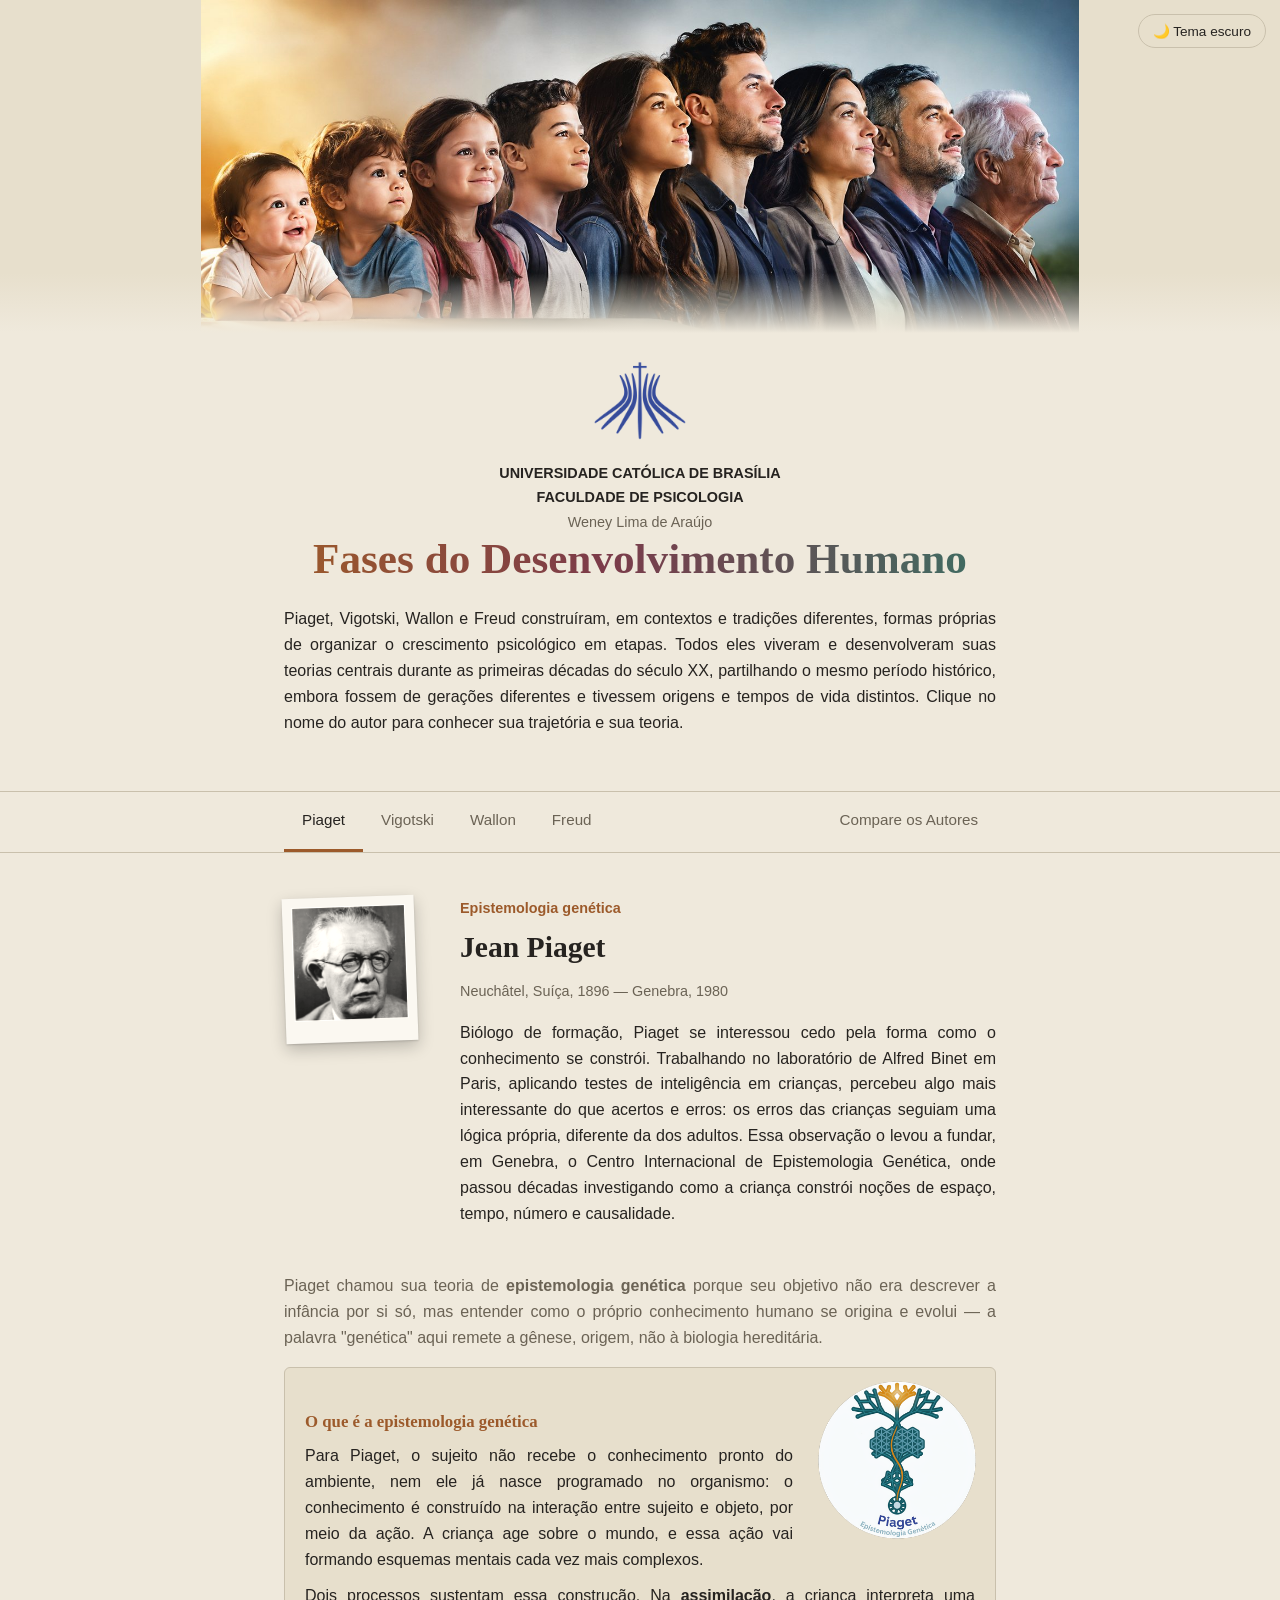
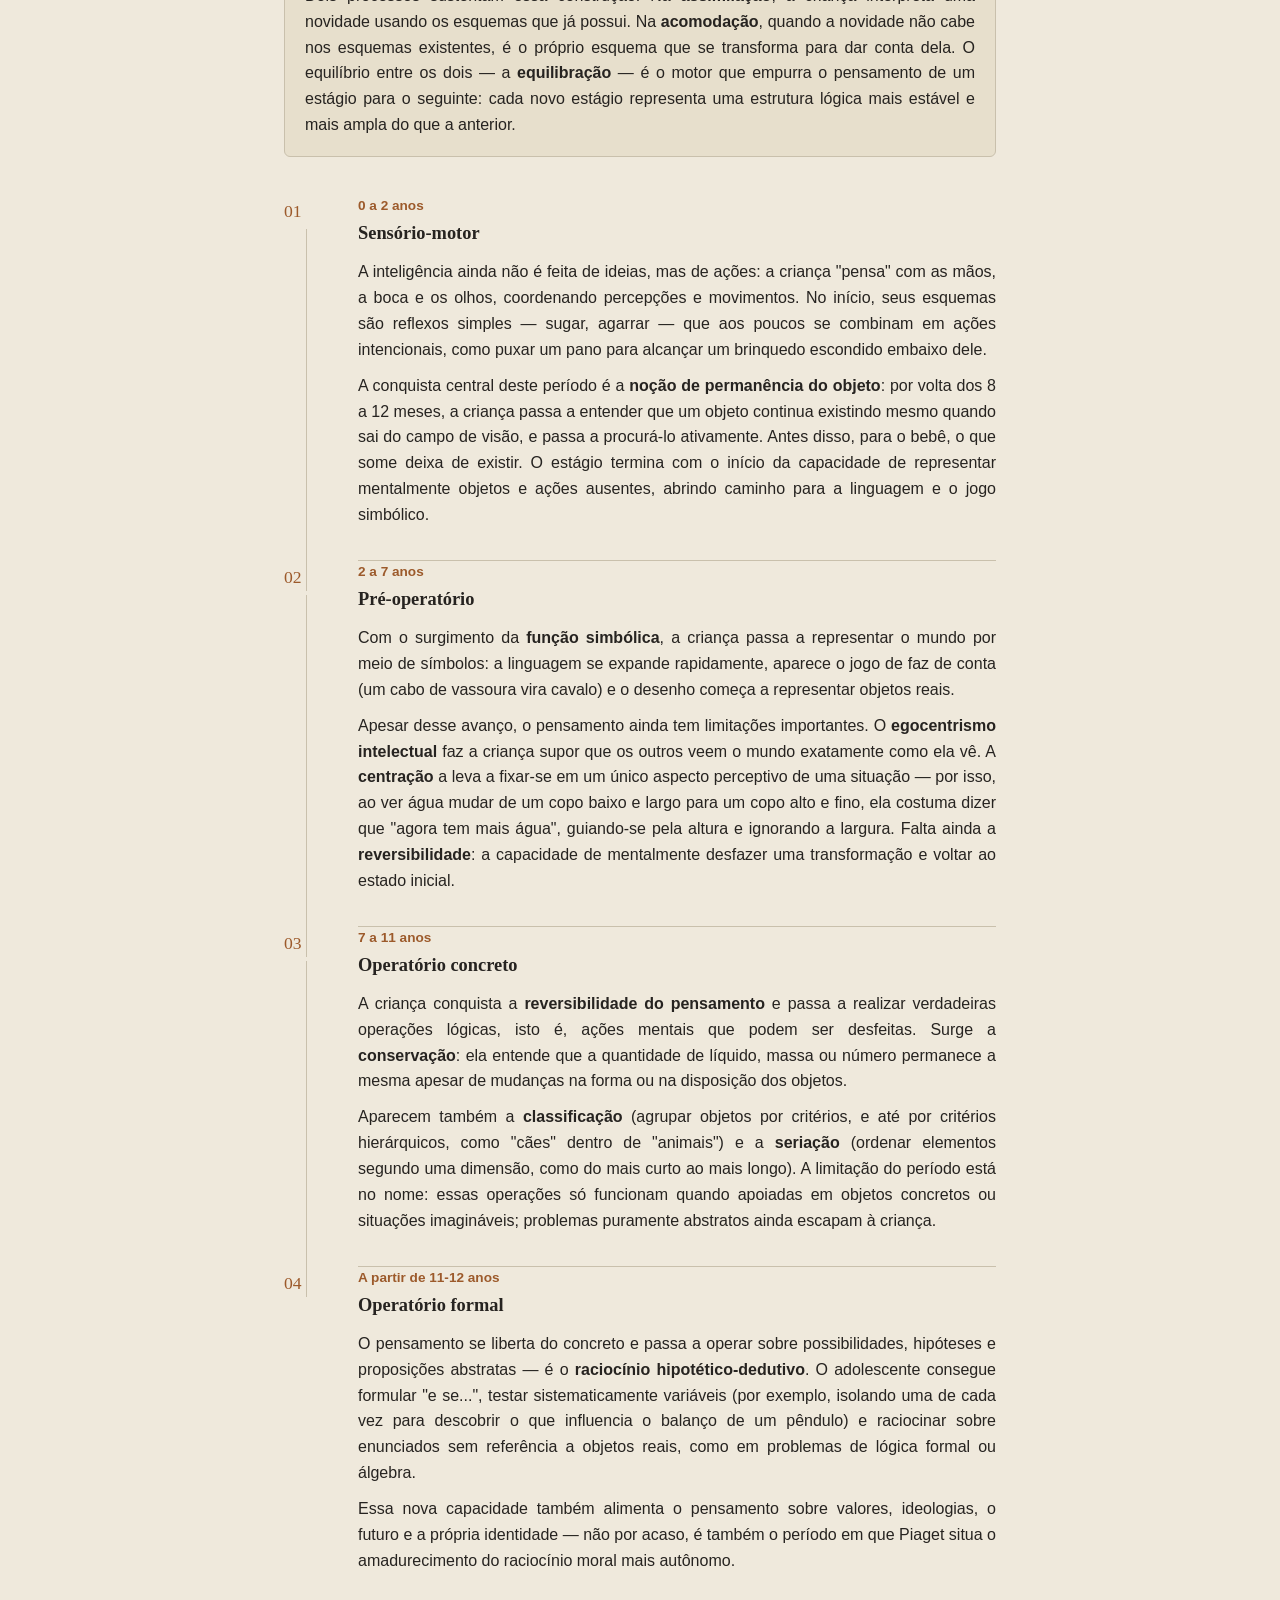
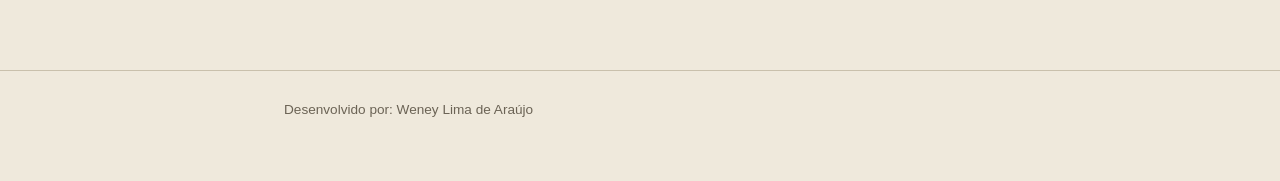
==== index.html @ ff51511e "Add files via upload" ====
<!DOCTYPE html>
<html lang="pt-BR">
<head>
<meta charset="UTF-8">
<meta name="viewport" content="width=device-width, initial-scale=1, viewport-fit=cover">
<title>Fases do Desenvolvimento Humano</title>
<link rel="icon" type="image/png" href="_img/favicon.png">
<link rel="stylesheet" href="_css/style.css">
</head>
<body>

<button class="theme-toggle" id="themeBtn" type="button" aria-label="Alternar tema claro ou escuro">🌙 Tema escuro</button>

<div class="hero-banner">
  <div class="wind-leaves" aria-hidden="true">
    <span class="leaf leaf-cw" style="--top:18.2%; --size:33px; --dur:11.4s; --delay:-6.2s; --color:var(--piaget);"></span>
    <span class="leaf leaf-ccw" style="--top:89.1%; --size:35px; --dur:12.7s; --delay:-6.7s; --color:var(--piaget);"></span>
    <span class="leaf leaf-cw" style="--top:71.8%; --size:20px; --dur:9.6s; --delay:-7.6s; --color:#D9812C;"></span>
    <span class="leaf leaf-ccw" style="--top:16.5%; --size:27px; --dur:13.5s; --delay:-9.0s; --color:#8A5A2E;"></span>
    <span class="leaf leaf-cw" style="--top:89.8%; --size:33px; --dur:11.3s; --delay:-0.4s; --color:var(--vigotski);"></span>
    <span class="leaf leaf-ccw" style="--top:50.5%; --size:23px; --dur:11.5s; --delay:-12.2s; --color:#D9812C;"></span>
    <span class="leaf leaf-cw" style="--top:17.3%; --size:22px; --dur:7.9s; --delay:-12.1s; --color:var(--wallon);"></span>
    <span class="leaf leaf-ccw" style="--top:17.9%; --size:30px; --dur:9.8s; --delay:-2.0s; --color:#D9812C;"></span>
    <span class="leaf leaf-cw" style="--top:44.4%; --size:27px; --dur:7.5s; --delay:-2.6s; --color:#D9812C;"></span>
    <span class="leaf leaf-ccw" style="--top:14.5%; --size:35px; --dur:10.9s; --delay:-5.0s; --color:var(--vigotski);"></span>
    <span class="leaf leaf-cw" style="--top:83.4%; --size:33px; --dur:9.0s; --delay:-12.4s; --color:#8A5A2E;"></span>
    <span class="leaf leaf-ccw" style="--top:31.3%; --size:35px; --dur:9.7s; --delay:-0.3s; --color:#D9812C;"></span>
    <span class="leaf leaf-cw" style="--top:17.7%; --size:35px; --dur:7.0s; --delay:-0.9s; --color:var(--piaget);"></span>
    <span class="leaf leaf-ccw" style="--top:53.2%; --size:30px; --dur:10.9s; --delay:-8.1s; --color:var(--piaget);"></span>
    <span class="leaf leaf-cw" style="--top:61.6%; --size:31px; --dur:12.8s; --delay:-4.3s; --color:var(--vigotski);"></span>
    <span class="leaf leaf-ccw" style="--top:25.1%; --size:25px; --dur:7.5s; --delay:-10.6s; --color:#8A5A2E;"></span>
    <span class="leaf leaf-cw" style="--top:36.2%; --size:21px; --dur:11.7s; --delay:-11.7s; --color:var(--piaget);"></span>
    <span class="leaf leaf-ccw" style="--top:39.0%; --size:25px; --dur:13.7s; --delay:-7.7s; --color:var(--vigotski);"></span>
    <span class="leaf leaf-cw" style="--top:46.2%; --size:32px; --dur:11.7s; --delay:-12.2s; --color:var(--piaget);"></span>
    <span class="leaf leaf-ccw" style="--top:18.0%; --size:22px; --dur:10.1s; --delay:-5.3s; --color:var(--wallon);"></span>
    <span class="leaf leaf-cw" style="--top:8.9%; --size:29px; --dur:7.4s; --delay:-3.4s; --color:var(--vigotski);"></span>
    <span class="leaf leaf-ccw" style="--top:7.0%; --size:27px; --dur:8.2s; --delay:-0.9s; --color:var(--vigotski);"></span>
    <span class="leaf leaf-cw" style="--top:59.5%; --size:24px; --dur:13.9s; --delay:-9.7s; --color:var(--wallon);"></span>
    <span class="leaf leaf-ccw" style="--top:8.2%; --size:24px; --dur:13.7s; --delay:-6.8s; --color:var(--wallon);"></span>
  </div>
  <img src="_img/banner.jpg" alt="Pessoas de diferentes idades, do bebê ao idoso, lado a lado representando o ciclo do desenvolvimento humano">
</div>

<header class="hero">
  <div class="wrap">
    <div class="masthead">
      <img src="_img/logo.png" alt="Logo da Universidade Católica de Brasília" class="masthead-logo">
      <strong>UNIVERSIDADE CATÓLICA DE BRASÍLIA</strong>
      <strong>FACULDADE DE PSICOLOGIA</strong>
      Weney Lima de Araújo
      <h1>Fases do Desenvolvimento Humano</h1>
    </div>
    <p class="approach">Piaget, Vigotski, Wallon e Freud construíram, em contextos e tradições diferentes, formas próprias de organizar o crescimento psicológico em etapas. Todos eles viveram e desenvolveram suas teorias centrais durante as primeiras décadas do século XX, partilhando o mesmo período histórico, embora fossem de gerações diferentes e tivessem origens e tempos de vida distintos. Clique no nome do autor para conhecer sua trajetória e sua teoria.</p>
  </div>
</header>

<input type="radio" name="tab" id="t-piaget" checked>
<input type="radio" name="tab" id="t-vigotski">
<input type="radio" name="tab" id="t-wallon">
<input type="radio" name="tab" id="t-freud">

<nav class="tabs">
  <div class="wrap">
    <label for="t-piaget">Piaget</label>
    <label for="t-vigotski">Vigotski</label>
    <label for="t-wallon">Wallon</label>
    <label for="t-freud">Freud</label>
    <a class="tab-link" href="comparacao.html">Compare os Autores</a>
  </div>
</nav>

<section class="theory" id="s-piaget">
  <div class="wrap">
    <div class="bio">
      <div class="frame"><img src="_img/piaget.jpg" alt="Retrato de Jean Piaget"></div>
      <div>
        <div class="eyebrow">Epistemologia genética</div>
        <h2>Jean Piaget</h2>
        <div class="dates">Neuchâtel, Suíça, 1896 — Genebra, 1980</div>
        <p>Biólogo de formação, Piaget se interessou cedo pela forma como o conhecimento se constrói. Trabalhando no laboratório de Alfred Binet em Paris, aplicando testes de inteligência em crianças, percebeu algo mais interessante do que acertos e erros: os erros das crianças seguiam uma lógica própria, diferente da dos adultos. Essa observação o levou a fundar, em Genebra, o Centro Internacional de Epistemologia Genética, onde passou décadas investigando como a criança constrói noções de espaço, tempo, número e causalidade.</p>
      </div>
    </div>

    <p class="lede">Piaget chamou sua teoria de <strong>epistemologia genética</strong> porque seu objetivo não era descrever a infância por si só, mas entender como o próprio conhecimento humano se origina e evolui — a palavra "genética" aqui remete a gênese, origem, não à biologia hereditária.</p>

    <div class="approach">
      <img class="approach-badge" src="_img/badge-piaget.png" alt="Selo simbólico da epistemologia genética de Piaget">
      <h4>O que é a epistemologia genética</h4>
      <p>Para Piaget, o sujeito não recebe o conhecimento pronto do ambiente, nem ele já nasce programado no organismo: o conhecimento é construído na interação entre sujeito e objeto, por meio da ação. A criança age sobre o mundo, e essa ação vai formando esquemas mentais cada vez mais complexos.</p>
      <p>Dois processos sustentam essa construção. Na <strong>assimilação</strong>, a criança interpreta uma novidade usando os esquemas que já possui. Na <strong>acomodação</strong>, quando a novidade não cabe nos esquemas existentes, é o próprio esquema que se transforma para dar conta dela. O equilíbrio entre os dois — a <strong>equilibração</strong> — é o motor que empurra o pensamento de um estágio para o seguinte: cada novo estágio representa uma estrutura lógica mais estável e mais ampla do que a anterior.</p>
    </div>

    <div class="stage"><div class="num">01</div><div class="body">
      <div class="age">0 a 2 anos</div><h3>Sensório-motor</h3>
      <p>A inteligência ainda não é feita de ideias, mas de ações: a criança "pensa" com as mãos, a boca e os olhos, coordenando percepções e movimentos. No início, seus esquemas são reflexos simples — sugar, agarrar — que aos poucos se combinam em ações intencionais, como puxar um pano para alcançar um brinquedo escondido embaixo dele.</p>
      <p>A conquista central deste período é a <strong>noção de permanência do objeto</strong>: por volta dos 8 a 12 meses, a criança passa a entender que um objeto continua existindo mesmo quando sai do campo de visão, e passa a procurá-lo ativamente. Antes disso, para o bebê, o que some deixa de existir. O estágio termina com o início da capacidade de representar mentalmente objetos e ações ausentes, abrindo caminho para a linguagem e o jogo simbólico.</p>
    </div></div>

    <div class="stage"><div class="num">02</div><div class="body">
      <div class="age">2 a 7 anos</div><h3>Pré-operatório</h3>
      <p>Com o surgimento da <strong>função simbólica</strong>, a criança passa a representar o mundo por meio de símbolos: a linguagem se expande rapidamente, aparece o jogo de faz de conta (um cabo de vassoura vira cavalo) e o desenho começa a representar objetos reais.</p>
      <p>Apesar desse avanço, o pensamento ainda tem limitações importantes. O <strong>egocentrismo intelectual</strong> faz a criança supor que os outros veem o mundo exatamente como ela vê. A <strong>centração</strong> a leva a fixar-se em um único aspecto perceptivo de uma situação — por isso, ao ver água mudar de um copo baixo e largo para um copo alto e fino, ela costuma dizer que "agora tem mais água", guiando-se pela altura e ignorando a largura. Falta ainda a <strong>reversibilidade</strong>: a capacidade de mentalmente desfazer uma transformação e voltar ao estado inicial.</p>
    </div></div>

    <div class="stage"><div class="num">03</div><div class="body">
      <div class="age">7 a 11 anos</div><h3>Operatório concreto</h3>
      <p>A criança conquista a <strong>reversibilidade do pensamento</strong> e passa a realizar verdadeiras operações lógicas, isto é, ações mentais que podem ser desfeitas. Surge a <strong>conservação</strong>: ela entende que a quantidade de líquido, massa ou número permanece a mesma apesar de mudanças na forma ou na disposição dos objetos.</p>
      <p>Aparecem também a <strong>classificação</strong> (agrupar objetos por critérios, e até por critérios hierárquicos, como "cães" dentro de "animais") e a <strong>seriação</strong> (ordenar elementos segundo uma dimensão, como do mais curto ao mais longo). A limitação do período está no nome: essas operações só funcionam quando apoiadas em objetos concretos ou situações imagináveis; problemas puramente abstratos ainda escapam à criança.</p>
    </div></div>

    <div class="stage"><div class="num">04</div><div class="body">
      <div class="age">A partir de 11-12 anos</div><h3>Operatório formal</h3>
      <p>O pensamento se liberta do concreto e passa a operar sobre possibilidades, hipóteses e proposições abstratas — é o <strong>raciocínio hipotético-dedutivo</strong>. O adolescente consegue formular "e se...", testar sistematicamente variáveis (por exemplo, isolando uma de cada vez para descobrir o que influencia o balanço de um pêndulo) e raciocinar sobre enunciados sem referência a objetos reais, como em problemas de lógica formal ou álgebra.</p>
      <p>Essa nova capacidade também alimenta o pensamento sobre valores, ideologias, o futuro e a própria identidade — não por acaso, é também o período em que Piaget situa o amadurecimento do raciocínio moral mais autônomo.</p>
    </div></div>
  </div>
</section>

<section class="theory" id="s-vigotski">
  <div class="wrap">
    <div class="bio">
      <div class="frame"><img src="_img/vygotsky.jpg" alt="Retrato de Lev Vigotski"></div>
      <div>
        <div class="eyebrow">Psicologia histórico-cultural</div>
        <h2>Lev Vigotski</h2>
        <div class="dates">Orsha, Bielorrússia, 1896 — Moscou, 1934</div>
        <p>Formado em Direito e Letras, Vigotski chegou à psicologia já adulto, atraído pelo projeto de construir uma ciência psicológica de base marxista na União Soviética pós-revolucionária. Trabalhou intensamente por pouco mais de dez anos — morreu de tuberculose aos 37 anos — mas deixou, com colaboradores como Alexander Luria e Alexei Leontiev, as bases da chamada psicologia histórico-cultural, hoje uma das correntes mais influentes sobre desenvolvimento e aprendizagem.</p>
      </div>
    </div>

    <p class="lede">A expressão <strong>psicologia histórico-cultural</strong> resume a ideia central de Vigotski: as funções psicológicas superiores — atenção voluntária, memória lógica, linguagem, pensamento conceitual — não são dadas pela natureza biológica do indivíduo isoladamente. Elas nascem primeiro nas relações sociais e na cultura (a "história" de um povo, suas ferramentas e signos) e só depois são internalizadas pelo indivíduo.</p>

    <div class="approach">
      <img class="approach-badge" src="_img/badge-vigotsky.png" alt="Selo simbólico da psicologia histórico-cultural de Vigotski">
      <h4>O que é a psicologia histórico-cultural</h4>
      <p>Vigotski propõe que todo processo psicológico superior aparece duas vezes no desenvolvimento: primeiro <strong>entre pessoas</strong> (no plano interpsicológico, por exemplo quando um adulto aponta e nomeia algo para a criança), e só depois <strong>dentro da própria pessoa</strong> (no plano intrapsicológico, quando a criança passa a apontar e nomear para si mesma, internamente). A linguagem tem papel central nesse processo, pois é o principal instrumento de mediação entre a cultura e o pensamento individual.</p>
      <p>Um conceito-chave é a <strong>zona de desenvolvimento proximal</strong>: a distância entre o que a criança já consegue fazer sozinha e o que ela consegue fazer com a ajuda de alguém mais experiente. É justamente nessa zona que o ensino e a interação social produzem desenvolvimento — aprender não é apenas acompanhar a maturação biológica, mas puxá-la para frente.</p>
      <p>Por isso, ao contrário de Piaget, Vigotski não descreve estágios definidos por estruturas lógicas universais, e sim <strong>períodos de desenvolvimento</strong> organizados em torno da atividade e da relação social predominante em cada fase, pontuados por crises de transição em que a criança rompe com a forma antiga de se relacionar com os adultos.</p>
    </div>

    <div class="stage"><div class="num">01</div><div class="body">
      <div class="age">0 a 1 ano</div><h3>Primeira infância</h3>
      <p>O bebê é radicalmente dependente do adulto para sobreviver, mas essa dependência é also o berço do psiquismo: é por meio da <strong>comunicação emocional direta</strong> — trocas de olhar, sorriso, colo, tom de voz — que se organizam as primeiras formas de atenção e percepção compartilhadas.</p>
      <p>Ao final do período, ocorre a chamada <strong>crise do primeiro ano</strong>: com a aquisição da marcha e das primeiras palavras, a criança ganha autonomia para se afastar fisicamente do adulto e para nomear o que quer, o que reorganiza toda a relação entre os dois.</p>
    </div></div>

    <div class="stage"><div class="num">02</div><div class="body">
      <div class="age">1 a 3 anos</div><h3>Idade precoce</h3>
      <p>A atividade que organiza o desenvolvimento passa a ser a <strong>ação objetal-manipulatória</strong>: a criança explora o uso social dos objetos ao seu redor (para que serve uma colher, um sapato) em geral na presença e com a mediação de um adulto que demonstra e nomeia.</p>
      <p>O período termina na conhecida <strong>crise dos três anos</strong>, marcada por oposição, teimosia e a afirmação de vontade própria ("eu que faço"), quando a criança começa a se perceber como alguém separado do adulto, com desejos próprios que podem entrar em conflito com os dele.</p>
    </div></div>

    <div class="stage"><div class="num">03</div><div class="body">
      <div class="age">3 a 7 anos</div><h3>Idade pré-escolar</h3>
      <p>A atividade principal é o <strong>jogo de papéis sociais</strong> (o brincar de "casinha", de "médico", de "escolinha"). Para Vigotski, esse jogo não é mero entretenimento: nele, a criança age sobre o significado social das coisas antes de conseguir realizar essas ações de verdade, criando uma espécie de zona de desenvolvimento proximal para si mesma, ao obedecer voluntariamente às regras implícitas do papel que assumiu.</p>
      <p>É também neste período que a linguagem se consolida como instrumento de planejamento da própria ação, e não apenas de comunicação com o outro.</p>
    </div></div>

    <div class="stage"><div class="num">04</div><div class="body">
      <div class="age">7 a 12 anos</div><h3>Idade escolar</h3>
      <p>Com a entrada na escola, a <strong>atividade de estudo</strong> torna-se central e passa a exigir da criança atenção voluntária, memória deliberada e pensamento organizado por conceitos, e não apenas por experiências imediatas.</p>
      <p>Vigotski distingue os <strong>conceitos espontâneos</strong>, formados na experiência cotidiana (a criança sabe usar a palavra "irmão" sem saber defini-la com precisão), dos <strong>conceitos científicos</strong>, ensinados sistematicamente na escola, organizados em relações lógicas entre si. O encontro entre esses dois tipos de conceito é, para ele, um dos motores mais potentes do desenvolvimento intelectual nesta fase.</p>
    </div></div>

    <div class="stage"><div class="num">05</div><div class="body">
      <div class="age">A partir dos 13 anos</div><h3>Puberdade</h3>
      <p>A relação com os pares ganha peso central, e a atividade predominante passa a ser a <strong>comunicação íntima e pessoal</strong> entre adolescentes, muitas vezes mais valorizada do que a relação com os adultos.</p>
      <p>No plano cognitivo, consolida-se o <strong>pensamento por conceitos verdadeiros</strong>, capaz de generalizar e abstrair de forma consciente e deliberada. Vigotski associa este período também à formação de uma autoconsciência mais elaborada, em que o próprio adolescente se torna objeto de sua reflexão.</p>
    </div></div>
  </div>
</section>

<section class="theory" id="s-wallon">
  <div class="wrap">
    <div class="bio">
      <div class="frame"><img src="_img/wallon.jpg" alt="Retrato de Henri Wallon"></div>
      <div>
        <div class="eyebrow">Psicogênese da pessoa completa</div>
        <h2>Henri Wallon</h2>
        <div class="dates">Paris, França, 1879 — Paris, 1962</div>
        <p>Médico, filósofo e psicólogo, Wallon também foi político atuante e ajudou a redigir, após a Segunda Guerra, um influente plano de reforma da educação francesa. Sua formação múltipla explica o caráter integrador de sua teoria: ele recusava explicações que isolassem a inteligência da afetividade, ou a mente do corpo, insistindo em estudar a criança como uma totalidade situada em um meio concreto.</p>
      </div>
    </div>

    <p class="lede">Wallon chamou seu projeto de estudo da <strong>psicogênese da pessoa completa</strong> porque recusava recortar o desenvolvimento em "aspectos" separados — cognitivo de um lado, afetivo de outro, motor de outro. Para ele, esses campos estão sempre entrelaçados, e o que se desenvolve, ao final, é uma pessoa inteira.</p>

    <div class="approach">
      <img class="approach-badge" src="_img/badge-wallon.png" alt="Selo simbólico da psicogênese da pessoa completa de Wallon">
      <h4>O que é a psicogênese da pessoa completa</h4>
      <p>Wallon organiza o desenvolvimento em torno de quatro conjuntos funcionais que interagem constantemente: a <strong>afetividade</strong> (emoções e sentimentos), o <strong>ato motor</strong> (movimento e postura), o <strong>conhecimento</strong> (inteligência e cognição) e a <strong>formação do eu como pessoa</strong> (identidade). Nenhum desses conjuntos evolui isoladamente; o avanço em um reorganiza os demais.</p>
      <p>Um traço original de sua teoria é a ideia de que o desenvolvimento avança em <strong>alternância de predominância</strong>: em certos estágios a criança está voltada "para dentro", concentrada na construção de si mesma e nas relações afetivas mais próximas; em outros, está voltada "para fora", concentrada em explorar e categorizar o mundo físico e social. Cada mudança de estágio costuma vir acompanhada de uma crise, já que exige reorganizar tudo o que foi construído até ali sob um novo eixo predominante.</p>
    </div>

    <div class="stage"><div class="num">01</div><div class="body">
      <div class="age">0 a 1 ano</div><h3>Impulsivo-emocional</h3>
      <p>Sem recursos motores coordenados nem linguagem, o bebê se comunica essencialmente por meio de reações emocionais — choro, sorriso, tensão corporal — às quais o adulto responde interpretando-as. Wallon dá grande importância a esse "diálogo tônico-emocional": é através dele que a criança primeiro se liga aos outros e regula, ainda que precariamente, seu próprio estado interno.</p>
      <p>A predominância aqui é claramente afetiva e voltada para dentro: a emoção organiza a vida psíquica antes que qualquer outra função esteja disponível.</p>
    </div></div>

    <div class="stage"><div class="num">02</div><div class="body">
      <div class="age">1 a 3 anos</div><h3>Sensório-motor e projetivo</h3>
      <p>Com o desenvolvimento da marcha, da preensão e da linguagem inicial, a atenção da criança se volta para fora, para a exploração ativa do ambiente físico. É um período de intensa curiosidade motora: manipular, deslocar-se, experimentar objetos.</p>
      <p>Wallon chama este estágio de "projetivo" porque, para pensar, a criança ainda precisa "projetar" o pensamento em atos e gestos concretos — o pensamento se apoia diretamente na ação sobre o mundo, ainda não existe de forma independente dela.</p>
    </div></div>

    <div class="stage"><div class="num">03</div><div class="body">
      <div class="age">3 a 6 anos</div><h3>Personalismo</h3>
      <p>A atenção volta-se novamente para dentro, agora com o objetivo de construir e afirmar a própria identidade. Wallon descreve três momentos dentro deste estágio: primeiro uma fase de <strong>oposição</strong>, em que a criança contraria o adulto sistematicamente para se afirmar como alguém distinto ("não!"); depois uma fase de <strong>sedução</strong>, em que busca ativamente a admiração e a atenção do outro; e por fim uma fase de <strong>imitação</strong>, em que se apropria de modelos de identidade observados nos adultos.</p>
      <p>Todo esse trabalho, aparentemente contraditório, cumpre uma única função: consolidar a consciência de si como pessoa distinta e valorizada.</p>
    </div></div>

    <div class="stage"><div class="num">04</div><div class="body">
      <div class="age">6 a 11 anos</div><h3>Categorial</h3>
      <p>Resolvida (ao menos provisoriamente) a questão da identidade, o interesse volta-se de novo para fora: para o conhecimento e a categorização sistemática do mundo. Amadurecem a atenção voluntária, a memória e a capacidade de diferenciar e classificar objetos e ideias — daí o nome "categorial".</p>
      <p>É também o período de entrada na escola formal e de ampliação importante das relações sociais para além da família, o que fornece novo material para essa atividade classificatória.</p>
    </div></div>

    <div class="stage"><div class="num">05</div><div class="body">
      <div class="age">A partir da puberdade</div><h3>Puberdade e adolescência</h3>
      <p>As transformações corporais da puberdade reativam abruptamente a atenção sobre si mesmo, revivendo, em outro patamar, as questões de identidade do personalismo. O corpo que muda, o desejo que desperta e as novas expectativas sociais exigem uma reorganização geral entre afetividade, razão e imagem de si.</p>
      <p>Wallon via essa fase como especialmente instável justamente por reunir, de forma condensada, tensões que nos estágios anteriores estiveram mais distribuídas no tempo.</p>
    </div></div>
  </div>
</section>

<section class="theory" id="s-freud">
  <div class="wrap">
    <div class="bio">
      <div class="frame"><img src="_img/freud.jpg" alt="Retrato de Sigmund Freud"></div>
      <div>
        <div class="eyebrow">Desenvolvimento psicossexual</div>
        <h2>Sigmund Freud</h2>
        <div class="dates">Freiberg, Império Austríaco, 1856 — Londres, 1939</div>
        <p>Médico neurologista formado em Viena, Freud desenvolveu a psicanálise a partir do tratamento de pacientes com sintomas que a medicina de sua época não conseguia explicar organicamente. Ao investigar essas histórias por meio da associação livre e da interpretação de sonhos, chegou à hipótese de um inconsciente estruturado por desejos e conflitos que remontam à primeira infância — o que o levou a propor uma teoria do desenvolvimento centrada na sexualidade infantil, um dos aspectos mais controversos e originais de sua obra.</p>
      </div>
    </div>

    <p class="lede">A expressão <strong>desenvolvimento psicossexual</strong> não se refere à sexualidade adulta, mas a algo mais amplo: para Freud, desde o nascimento existe uma energia pulsional (a <strong>libido</strong>) em busca de satisfação, e essa energia se concentra, em cada momento da infância, em uma zona diferente do corpo — chamada de <strong>zona erógena</strong>.</p>

    <div class="approach">
      <img class="approach-badge" src="_img/badge-freud.png" alt="Selo simbólico do desenvolvimento psicossexual de Freud">
      <h4>O que é o desenvolvimento psicossexual</h4>
      <p>Cada fase psicossexual é nomeada pela zona do corpo que, naquele momento, é fonte privilegiada de prazer e também de possíveis conflitos entre o desejo da criança e as exigências do mundo externo (os pais, as normas, o próprio corpo). A forma como cada um desses conflitos é vivido e resolvido deixa marcas na personalidade adulta: uma <strong>fixação</strong> — uma satisfação incompleta ou um excesso de gratificação em determinada fase — pode continuar influenciando desejos, ansiedades e traços de caráter muito depois de a fase ter passado.</p>
      <p>Diferente de Piaget, Vigotski e Wallon, cujo foco é a inteligência, a cultura ou a pessoa como um todo, Freud está preocupado especificamente com a <strong>vida pulsional e inconsciente</strong>: como o desejo se organiza, se recalca e retorna, e como a criança negocia, internamente, a passagem de uma satisfação mais imediata e corporal para formas socialmente aceitas de amor, trabalho e relação com o outro.</p>
    </div>

    <div class="stage"><div class="num">01</div><div class="body">
      <div class="age">0 a 1 ano</div><h3>Oral</h3>
      <p>A boca é a zona erógena central: sugar, morder e levar objetos à boca são, ao mesmo tempo, atividades de sobrevivência (alimentação) e de prazer. É pela boca que o bebê tem seu primeiro contato organizado com o mundo e com a figura materna.</p>
      <p>Freud descreve dois momentos dentro da fase: um mais passivo, ligado à sucção e à incorporação, e outro, já com o surgimento dos dentes, mais agressivo, ligado à mordida — o primeiro esboço da agressividade dirigida ao objeto de desejo.</p>
    </div></div>

    <div class="stage"><div class="num">02</div><div class="body">
      <div class="age">1 a 3 anos</div><h3>Anal</h3>
      <p>Com a maturação do controle esfincteriano, o prazer se desloca para a região anal, e o controle sobre reter ou expelir as fezes se torna uma das primeiras experiências de <strong>domínio voluntário sobre o próprio corpo</strong>.</p>
      <p>É também o cenário do primeiro grande confronto entre o desejo da criança e uma exigência social explícita: o desfralde. Como esse conflito é vivido — com rigidez excessiva ou com jogo de poder entre pais e filho — influencia, segundo Freud, traços futuros ligados a ordem, controle e teimosia.</p>
    </div></div>

    <div class="stage"><div class="num">03</div><div class="body">
      <div class="age">3 a 6 anos</div><h3>Fálica</h3>
      <p>O interesse da criança se volta para os próprios genitais e para as diferenças entre meninos e meninas. É neste período que Freud situa o <strong>complexo de Édipo</strong>: um intenso investimento afetivo da criança pelo genitor do sexo oposto, acompanhado de rivalidade e ambivalência em relação ao genitor do mesmo sexo.</p>
      <p>A resolução desse conflito — abandonando o desejo pelo genitor e passando a identificar-se com ele — é, para Freud, decisiva na formação do <strong>superego</strong>, a instância psíquica ligada à moral, às regras e ao senso de culpa.</p>
    </div></div>

    <div class="stage"><div class="num">04</div><div class="body">
      <div class="age">6 anos à puberdade</div><h3>Latência</h3>
      <p>Após a turbulência da fase fálica, a energia pulsional entra em um período de relativa calmaria: os impulsos sexuais são, em boa parte, recalcados ou canalizados (<strong>sublimados</strong>) para atividades socialmente valorizadas, como os estudos, os esportes e as amizades.</p>
      <p>Não é, portanto, uma fase sem desenvolvimento, mas uma fase em que o desenvolvimento psicossexual dá lugar, em primeiro plano, ao desenvolvimento social e intelectual da criança.</p>
    </div></div>

    <div class="stage"><div class="num">05</div><div class="body">
      <div class="age">A partir da puberdade</div><h3>Genital</h3>
      <p>Com as mudanças hormonais e corporais da puberdade, a libido volta a se concentrar nos órgãos genitais, mas agora orientada para relações fora do círculo familiar — a grande tarefa desta fase é deslocar o desejo dos pais (objetos da fase fálica) para parceiros externos.</p>
      <p>Para Freud, alcançar essa fase de forma relativamente bem resolvida é o que permite, na vida adulta, articular prazer sexual, afeto e capacidade de trabalho de maneira integrada — o que ele resumia, informalmente, como a capacidade de "amar e trabalhar".</p>
    </div></div>
  </div>
</section>

<footer>
  <div class="wrap">Desenvolvido por: Weney Lima de Araújo</div>
</footer>

<script src="_js/script.js"></script>

</body>
</html>
---- _css/style.css ----
:root{
    --paper:#EFE9DC; --ink:#262320; --line:#C9C0AC; --muted:#6b6355; --card:#E7DFCC;
    --piaget:#9C5A2B; --vigotski:#3D6E63; --wallon:#7C3B4A; --freud:#3E4E73; --compare:#8A6D3B;
    box-sizing:border-box;
    padding-top:env(safe-area-inset-top,0px);
    padding-bottom:env(safe-area-inset-bottom,0px);
  }
  *,*::before,*::after{box-sizing:inherit}
  :root[data-theme="dark"]{
    --paper:#1E1B18; --ink:#EAE3D5; --line:#4a443b; --muted:#a89f8e; --card:#272320;
  }
  html{scroll-padding-top:env(safe-area-inset-top,0px)}
  body{
    margin:0; background:var(--paper); color:var(--ink);
    font-family:-apple-system,'Segoe UI',Roboto,Arial,sans-serif; line-height:1.62;
    transition:background .25s ease, color .25s ease;
  }
  h1,h2,h3{font-family:Georgia,'Times New Roman',serif; font-weight:600; margin:0}
  p{text-align:justify; hyphens:auto}
  .wrap{max-width:760px; margin:0 auto; padding:0 24px}

  .theme-toggle{
    position:fixed; top:14px; right:14px; z-index:20;
    background:var(--card); border:1px solid var(--line); color:var(--ink);
    font-family:-apple-system,'Segoe UI',Roboto,Arial,sans-serif; font-size:.85rem;
    padding:8px 14px; border-radius:20px; cursor:pointer;
  }
  .theme-toggle:focus-visible{outline:2px solid var(--ink); outline-offset:2px}

  .hero-banner{position:relative; width:100%; height:clamp(170px,26vw,360px); overflow:hidden; background:var(--card)}
  .hero-banner img{position:relative; z-index:1; width:100%; height:100%; object-fit:contain; object-position:center center; display:block}
  .hero-banner::after{
    content:''; position:absolute; inset:0; z-index:2;
    background:linear-gradient(to bottom, rgba(0,0,0,0) 82%, var(--paper) 100%);
  }

  .wind-leaves{position:absolute; inset:0; overflow:hidden; z-index:0; pointer-events:none}
  .leaf{
    position:absolute; top:var(--top); left:-10%;
    width:var(--size); height:var(--size);
    background:var(--color);
    border-radius:0% 100% 0% 100%;
    opacity:0;
    animation-duration:var(--dur);
    animation-delay:var(--delay);
    animation-timing-function:linear;
    animation-iteration-count:infinite;
    will-change:transform, opacity;
  }
  .leaf-cw{ animation-name:leafWindCW }
  .leaf-ccw{ animation-name:leafWindCCW }
  @keyframes leafWindCW{
    0%   { transform:translateX(0)      translateY(0)    rotate(0deg);   opacity:0; }
    8%   { opacity:.9; }
    50%  { transform:translateX(60vw)   translateY(-20px) rotate(360deg); opacity:.9; }
    92%  { opacity:.9; }
    100% { transform:translateX(130vw)  translateY(14px)  rotate(720deg); opacity:0; }
  }
  @keyframes leafWindCCW{
    0%   { transform:translateX(0)      translateY(0)    rotate(0deg);    opacity:0; }
    8%   { opacity:.9; }
    50%  { transform:translateX(60vw)   translateY(-20px) rotate(-360deg); opacity:.9; }
    92%  { opacity:.9; }
    100% { transform:translateX(130vw)  translateY(14px)  rotate(-720deg); opacity:0; }
  }
  @media (prefers-reduced-motion: reduce){
    .leaf{animation:none; opacity:0}
  }

  header.hero{padding:26px 0 40px; border-bottom:1px solid var(--line)}
  .masthead{color:var(--muted); font-size:.9rem; line-height:1.7; margin-bottom:22px; text-align:center}
  .masthead-logo{display:block; width:92px; height:92px; object-fit:contain; margin:0 auto 10px}
  .masthead strong{display:block; color:var(--ink); font-weight:600}
  header.hero h1{
    font-size:clamp(1.9rem,5vw,2.7rem); line-height:1.15;
    background:linear-gradient(90deg, var(--piaget), var(--wallon) 45%, var(--vigotski));
    -webkit-background-clip:text; background-clip:text; color:transparent;
  }
  header.hero p.lead{max-width:60ch; color:var(--muted); margin-top:18px; font-size:1.05rem; text-align:left}

  nav.tabs{position:sticky; top:0; background:var(--paper); border-bottom:1px solid var(--line); z-index:5}
  nav.tabs .wrap{display:flex; gap:0; overflow-x:auto}
  nav.tabs label{
    padding:16px 18px; cursor:pointer; white-space:nowrap; font-size:.95rem;
    border-bottom:3px solid transparent; color:var(--muted); user-select:none;
  }
  input[type=radio]{position:absolute; opacity:0; pointer-events:none}
  input#t-piaget:checked ~ nav.tabs label[for=t-piaget],
  input#t-vigotski:checked ~ nav.tabs label[for=t-vigotski],
  input#t-wallon:checked ~ nav.tabs label[for=t-wallon],
  input#t-freud:checked ~ nav.tabs label[for=t-freud]{color:var(--ink)}
  input#t-piaget:checked ~ nav.tabs label[for=t-piaget]{border-color:var(--piaget)}
  input#t-vigotski:checked ~ nav.tabs label[for=t-vigotski]{border-color:var(--vigotski)}
  input#t-wallon:checked ~ nav.tabs label[for=t-wallon]{border-color:var(--wallon)}
  input#t-freud:checked ~ nav.tabs label[for=t-freud]{border-color:var(--freud)}
  label:focus-visible{outline:2px solid var(--ink); outline-offset:2px}

  nav.tabs a{
    padding:16px 18px; cursor:pointer; white-space:nowrap; font-size:.95rem;
    color:var(--muted); text-decoration:none; border-bottom:3px solid transparent;
  }
  nav.tabs a:hover{color:var(--ink)}
  nav.tabs a:focus-visible{outline:2px solid var(--ink); outline-offset:2px}
  nav.tabs a.tab-link{margin-left:auto}
  nav.tabs a.tab-link.current{color:var(--ink); border-color:var(--compare); cursor:default}

  section.theory{display:none; padding:44px 0 64px}
  input#t-piaget:checked ~ #s-piaget,
  input#t-vigotski:checked ~ #s-vigotski,
  input#t-wallon:checked ~ #s-wallon,
  input#t-freud:checked ~ #s-freud{display:block}

  .bio{display:grid; grid-template-columns:150px 1fr; gap:26px; margin-bottom:30px}
  .bio .frame{
    width:132px; padding:9px 9px 22px; background:#FBF8F1;
    box-shadow:0 1px 2px rgba(0,0,0,.15), 0 6px 16px rgba(0,0,0,.22);
    transform:rotate(-2deg); justify-self:start; align-self:start;
    transition:transform .5s cubic-bezier(.34,1.56,.64,1), box-shadow .4s ease;
  }
  .bio .frame:hover{
    transform:rotate(0deg) translateY(-6px) scale(1.04);
    box-shadow:0 2px 4px rgba(0,0,0,.18),
               0 18px 30px -10px color-mix(in srgb, var(--accent) 55%, transparent),
               0 6px 14px rgba(0,0,0,.2);
  }
  .bio .frame img{
    display:block; width:100%; aspect-ratio:1/1; object-fit:contain;
    background:#fff; filter:grayscale(1) contrast(1.05) sepia(.12);
  }
  .bio .eyebrow{font-size:.9rem; color:var(--accent); margin-bottom:4px; font-weight:600}
  .bio h2{font-size:1.85rem; margin-bottom:8px}
  .bio .dates{color:var(--muted); font-size:.9rem; margin-bottom:8px}
  @media (max-width:520px){
    .bio{grid-template-columns:1fr}
    .bio .frame{width:150px; margin:0 auto 6px; justify-self:center}
    .theory .approach-badge{float:none; display:block; width:150px; height:150px; margin:0 auto 14px}
  }

  .theory .lede{color:var(--muted); margin-bottom:16px}
  .theory .approach{
    background:var(--card); border:1px solid var(--line); border-radius:6px; padding:18px 20px; margin-bottom:38px;
    transition:transform .5s cubic-bezier(.34,1.56,.64,1), box-shadow .45s ease, border-color .45s ease;
  }
  .theory .approach:hover{
    transform:translateY(-7px) scale(1.012);
    border-color:var(--accent);
    box-shadow:0 20px 34px -14px color-mix(in srgb, var(--accent) 50%, transparent),
               0 6px 14px rgba(0,0,0,.12);
  }
  .theory .approach-badge{
    float:right; width:168px; height:168px; object-fit:contain;
    margin:-10px -6px 12px 20px;
  }
  .theory .approach h4{font-family:Georgia,'Times New Roman',serif; font-size:1.05rem; margin-bottom:8px; color:var(--accent)}
  .theory .approach p{margin:0 0 10px}
  .theory .approach p:last-child{margin-bottom:0}

  .stage{display:grid; grid-template-columns:56px 1fr; gap:0 18px; position:relative}
  .stage .num{
    font-family:Georgia,'Times New Roman',serif; font-size:1.1rem; padding-top:2px;
    color:var(--accent); position:relative;
  }
  .stage .num::after{
    content:''; position:absolute; left:22px; top:34px; bottom:-30px; width:1px;
    background:var(--line);
  }
  .stage:last-child .num::after{display:none}
  .stage .body{padding-bottom:32px; border-bottom:1px solid var(--line)}
  .stage:last-child .body{border-bottom:none}
  .stage .age{font-size:.85rem; color:var(--accent); font-weight:600}
  .stage h3{font-size:1.15rem; margin:2px 0 10px}
  .stage p{margin:0 0 10px}
  .stage p:last-child{margin-bottom:0}

  #s-piaget{--accent:var(--piaget)}
  #s-vigotski{--accent:var(--vigotski)}
  #s-wallon{--accent:var(--wallon)}
  #s-freud{--accent:var(--freud)}

  footer{padding:28px 0 60px; color:var(--muted); font-size:.85rem; border-top:1px solid var(--line)}

  .compare{padding:44px 0 64px}
  .compare .wrap{max-width:1180px}
  .compare h2{font-size:1.7rem; margin-bottom:6px}
  .compare .lede{color:var(--muted); max-width:65ch; margin:0 0 30px}
  .compare-grid-wrap{border:1px solid var(--line); border-radius:8px; background:var(--paper); overflow:hidden}
  .compare-grid-wrap, .compare-head, .compare-body{--label-col:68px}
  :root{--row-h:64px}

  .compare-head{
    display:grid; grid-template-columns:var(--label-col) repeat(4,1fr);
    background:var(--card); border-bottom:1px solid var(--line);
  }
  .head-cell{padding:12px 10px; text-align:center; font-weight:600; border-bottom:3px solid var(--accent, var(--line))}
  .head-cell.head-age{border-bottom-color:transparent; font-size:.72rem; line-height:1.25; display:flex; align-items:center; justify-content:center; padding-left:4px; padding-right:4px}
  .th-unit{font-size:.72rem; font-weight:400; color:var(--muted)}
  .th-author{display:flex; flex-direction:column; align-items:center; gap:6px; font-family:Georgia,'Times New Roman',serif; font-size:.95rem}
  .th-badge{width:100%; max-width:48px; height:48px; object-fit:contain; flex:none}

  .compare-body{
    position:relative; display:grid;
    grid-template-columns:var(--label-col) repeat(4,1fr);
    grid-auto-rows:var(--row-h);
    padding-bottom:14px;
    background-image:repeating-linear-gradient(to bottom, var(--line) 0, var(--line) 1px, transparent 1px, transparent var(--row-h));
  }
  .row-ruler{grid-column:1; grid-row:1 / span var(--rows); position:relative; border-right:1px solid var(--line)}
  .row-ruler .tick{
    position:absolute; left:0; right:0; transform:translateY(-50%);
    text-align:center; font-size:.72rem; color:var(--muted); background:var(--paper);
    padding:0 2px;
  }

  @media (max-width:640px){
    .compare-grid-wrap{margin:0 -24px; border-left:none; border-right:none; border-radius:0}
    :root{--row-h:46px}
    .compare-grid-wrap{--label-col:34px}
    .head-cell{padding:8px 4px; font-size:.78rem}
    .th-author{gap:3px; font-size:.68rem}
    .th-badge{max-width:30px; height:30px}
    .row-ruler .tick{font-size:.62rem}
    .cell-card{padding:5px 5px}
    .cell-card strong{font-size:.72rem}
    .cell-card .cell-age{font-size:.6rem}
  }

  .cell-card{
    display:flex; flex-direction:column; justify-content:center;
    width:auto; height:auto; align-self:stretch; justify-self:stretch;
    margin:3px 4px; box-sizing:border-box; text-align:left; cursor:pointer;
    background:var(--card); border:1px solid var(--line); border-left:4px solid var(--accent, var(--line));
    border-radius:8px; padding:8px 10px; font:inherit; color:inherit; overflow:hidden;
    transition:transform .25s cubic-bezier(.34,1.56,.64,1), box-shadow .3s ease, border-color .3s ease;
  }
  .cell-card:hover{
    transform:translateY(-4px);
    border-color:var(--accent);
    box-shadow:0 16px 26px -14px color-mix(in srgb, var(--accent) 60%, transparent), 0 4px 10px rgba(0,0,0,.12);
  }
  .cell-card:focus-visible{
    outline:2px solid var(--accent); outline-offset:2px;
    transform:translateY(-4px); border-color:var(--accent);
  }
  .cell-card strong{display:block; color:var(--ink); margin-bottom:4px; font-weight:600}
  .cell-card .cell-age{display:block; font-size:.78rem; color:var(--muted)}

  body.modal-open{overflow:hidden}
  .modal-overlay{
    display:none; position:fixed; inset:0; z-index:50; padding:20px;
    background:rgba(20,16,10,.55); align-items:center; justify-content:center;
  }
  .modal-overlay.open{display:flex}
  .modal{
    position:relative; width:100%; max-width:560px; max-height:85vh; overflow-y:auto;
    background:var(--paper); color:var(--ink); border-radius:10px;
    border-top:5px solid var(--accent, var(--line));
    padding:28px 26px 30px;
    box-shadow:0 24px 60px rgba(0,0,0,.35);
    animation:modalPop .22s cubic-bezier(.34,1.56,.64,1);
  }
  @keyframes modalPop{ from{ transform:scale(.94); opacity:0 } to{ transform:scale(1); opacity:1 } }
  .modal-close{
    position:absolute; top:14px; right:14px; width:32px; height:32px; border-radius:50%;
    background:var(--card); border:1px solid var(--line); color:var(--ink);
    font-size:1rem; line-height:1; cursor:pointer;
  }
  .modal-close:hover{border-color:var(--accent); color:var(--accent)}
  .modal-close:focus-visible{outline:2px solid var(--accent); outline-offset:2px}
  .modal-head{display:flex; align-items:center; gap:14px; margin-bottom:18px; padding-right:34px}
  .modal-badge{width:54px; height:54px; object-fit:contain; flex:none}
  .modal-author{font-size:.85rem; color:var(--accent); font-weight:600; margin-bottom:2px}
  .modal-head h3{font-size:1.35rem; line-height:1.2}
  .modal-age{font-size:.85rem; color:var(--muted); margin-top:3px}
  .modal-body p{margin:0 0 12px; text-align:justify; hyphens:auto}
  .modal-body p:last-child{margin-bottom:0}
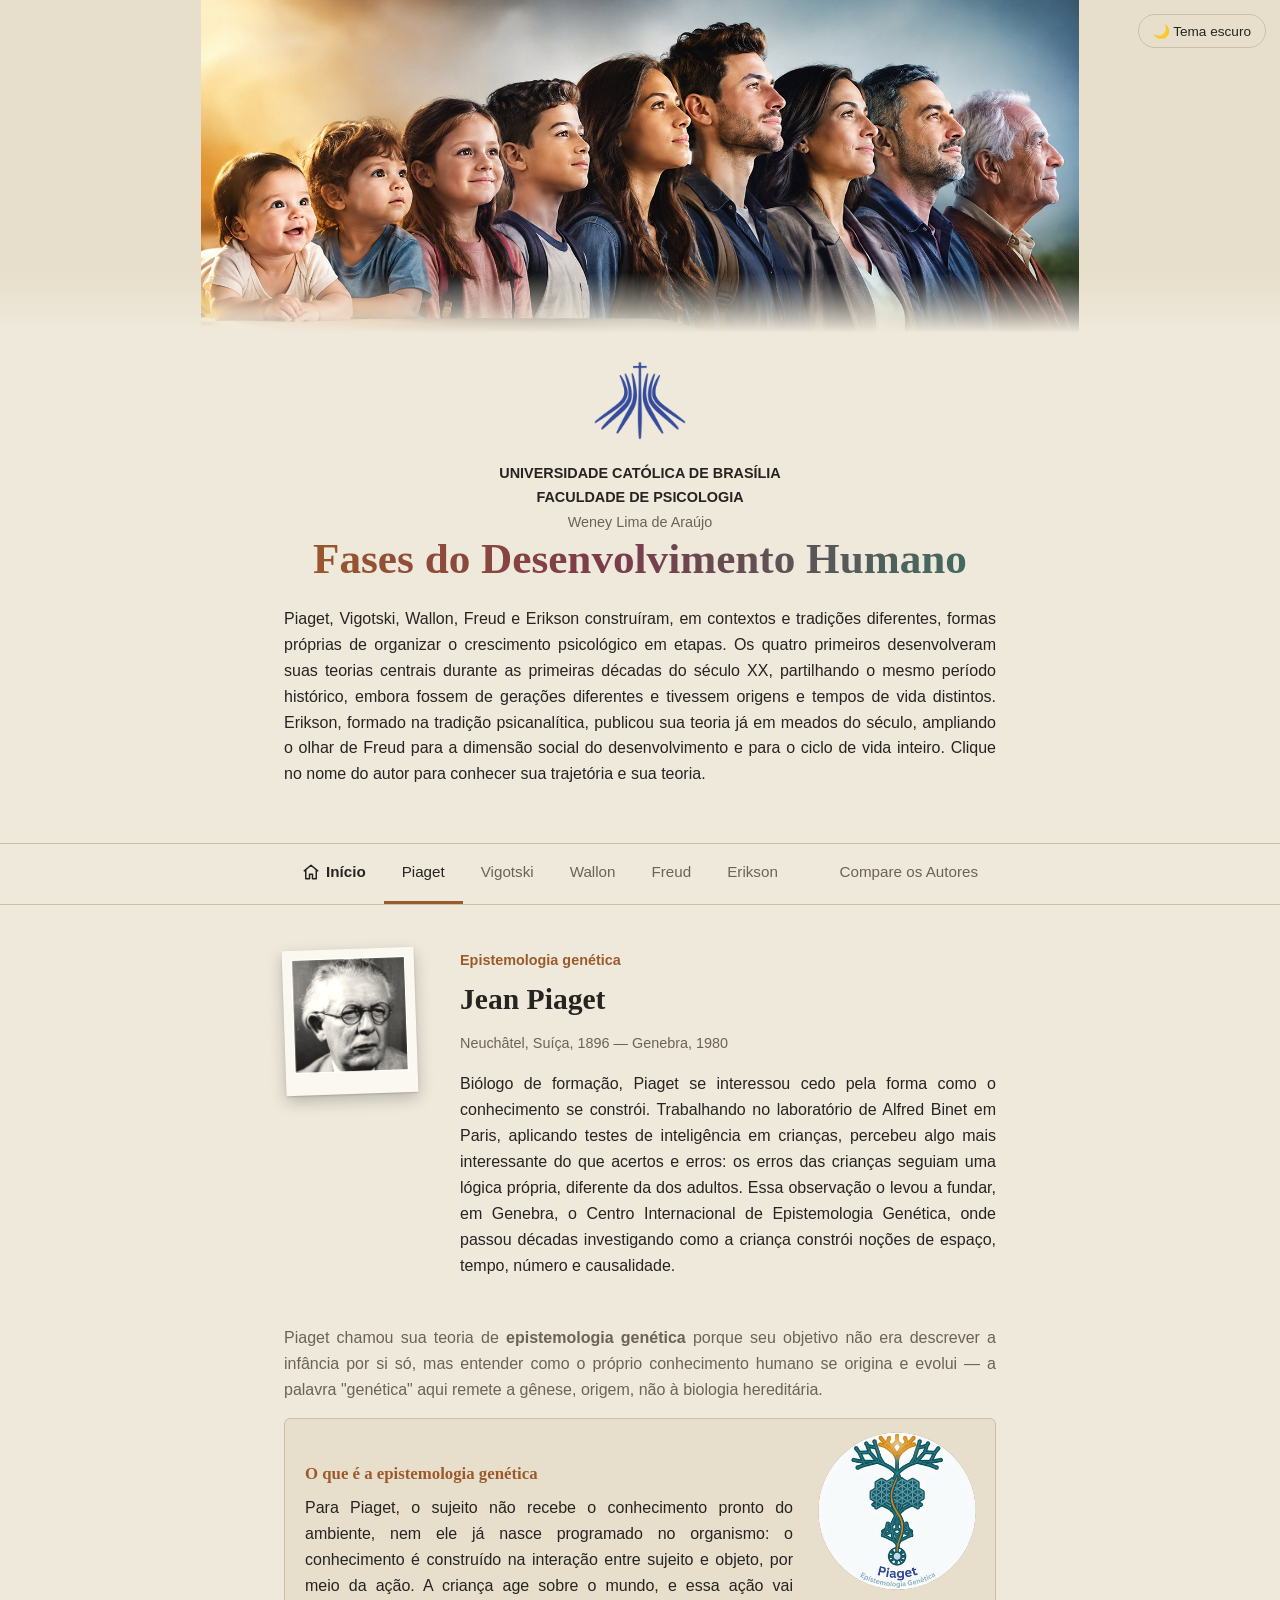
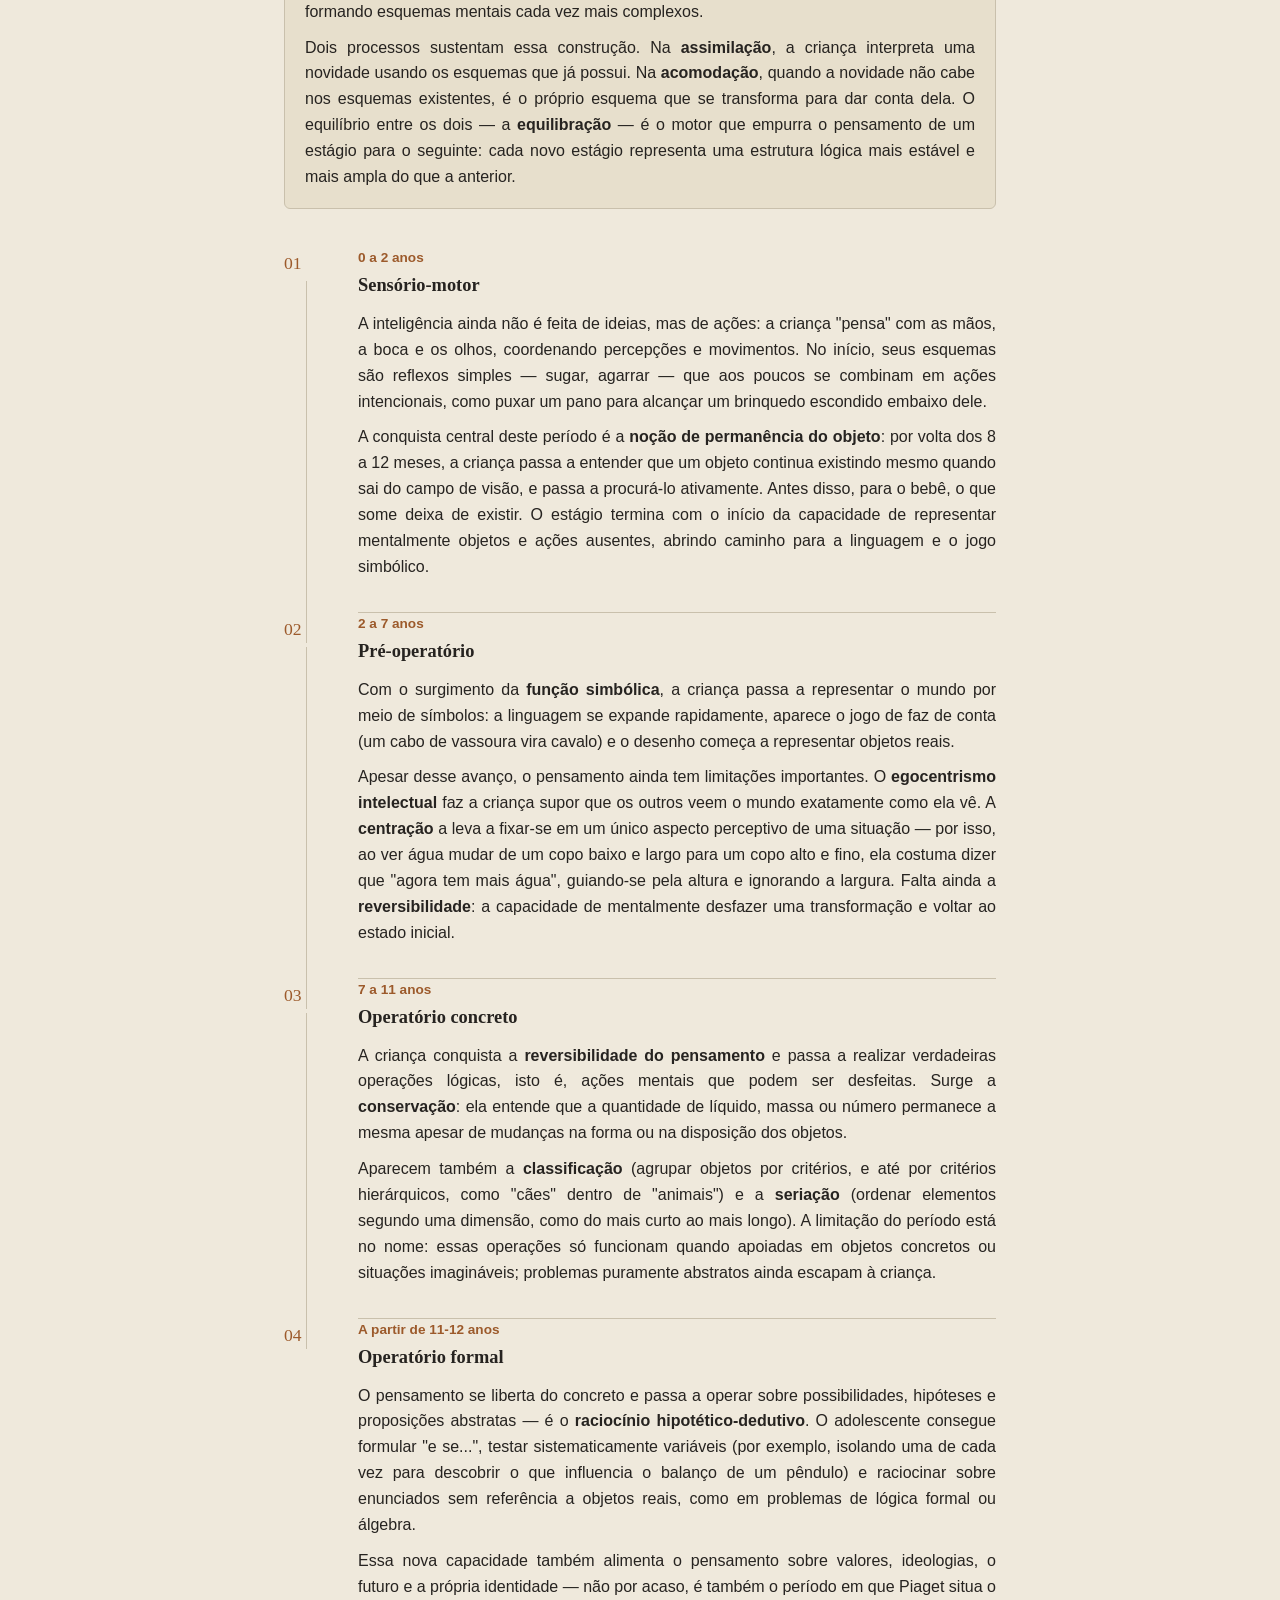
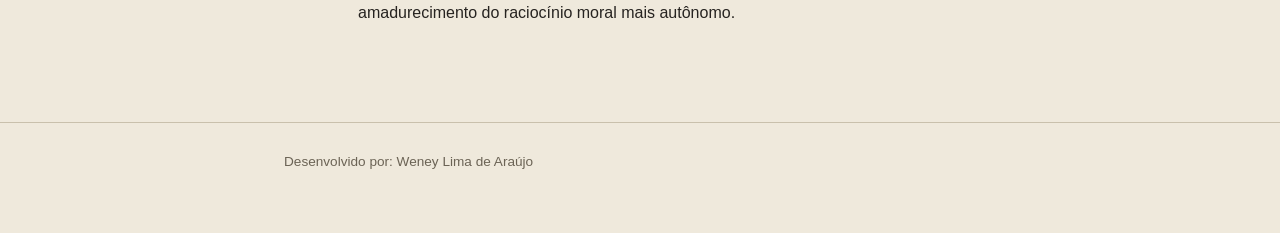
==== commit f4c01a28: "Add files via upload" ====
--- a/index.html
+++ b/index.html
@@ -50,7 +50,7 @@
       Weney Lima de Araújo
       <h1>Fases do Desenvolvimento Humano</h1>
     </div>
-    <p class="approach">Piaget, Vigotski, Wallon e Freud construíram, em contextos e tradições diferentes, formas próprias de organizar o crescimento psicológico em etapas. Todos eles viveram e desenvolveram suas teorias centrais durante as primeiras décadas do século XX, partilhando o mesmo período histórico, embora fossem de gerações diferentes e tivessem origens e tempos de vida distintos. Clique no nome do autor para conhecer sua trajetória e sua teoria.</p>
+    <p class="approach">Piaget, Vigotski, Wallon, Freud e Erikson construíram, em contextos e tradições diferentes, formas próprias de organizar o crescimento psicológico em etapas. Os quatro primeiros desenvolveram suas teorias centrais durante as primeiras décadas do século XX, partilhando o mesmo período histórico, embora fossem de gerações diferentes e tivessem origens e tempos de vida distintos. Erikson, formado na tradição psicanalítica, publicou sua teoria já em meados do século, ampliando o olhar de Freud para a dimensão social do desenvolvimento e para o ciclo de vida inteiro. Clique no nome do autor para conhecer sua trajetória e sua teoria.</p>
   </div>
 </header>
 
@@ -58,13 +58,16 @@
 <input type="radio" name="tab" id="t-vigotski">
 <input type="radio" name="tab" id="t-wallon">
 <input type="radio" name="tab" id="t-freud">
+<input type="radio" name="tab" id="t-erikson">
 
 <nav class="tabs">
   <div class="wrap">
+    <a class="tab-home" href="index.html" title="Página inicial" aria-label="Página inicial"><svg viewBox="0 0 24 24" width="18" height="18" aria-hidden="true" fill="none" stroke="currentColor" stroke-width="2" stroke-linecap="round" stroke-linejoin="round"><path d="M3 10.5 12 3l9 7.5"/><path d="M5 9.5V21h5v-6h4v6h5V9.5"/></svg><span>Início</span></a>
     <label for="t-piaget">Piaget</label>
     <label for="t-vigotski">Vigotski</label>
     <label for="t-wallon">Wallon</label>
     <label for="t-freud">Freud</label>
+    <label for="t-erikson">Erikson</label>
     <a class="tab-link" href="comparacao.html">Compare os Autores</a>
   </div>
 </nav>
@@ -140,7 +143,7 @@
 
     <div class="stage"><div class="num">01</div><div class="body">
       <div class="age">0 a 1 ano</div><h3>Primeira infância</h3>
-      <p>O bebê é radicalmente dependente do adulto para sobreviver, mas essa dependência é also o berço do psiquismo: é por meio da <strong>comunicação emocional direta</strong> — trocas de olhar, sorriso, colo, tom de voz — que se organizam as primeiras formas de atenção e percepção compartilhadas.</p>
+      <p>O bebê é radicalmente dependente do adulto para sobreviver, mas essa dependência é também o berço do psiquismo: é por meio da <strong>comunicação emocional direta</strong> — trocas de olhar, sorriso, colo, tom de voz — que se organizam as primeiras formas de atenção e percepção compartilhadas.</p>
       <p>Ao final do período, ocorre a chamada <strong>crise do primeiro ano</strong>: com a aquisição da marcha e das primeiras palavras, a criança ganha autonomia para se afastar fisicamente do adulto e para nomear o que quer, o que reorganiza toda a relação entre os dois.</p>
     </div></div>
 
@@ -276,6 +279,70 @@
   </div>
 </section>
 
+<section class="theory" id="s-erikson">
+  <div class="wrap">
+    <div class="bio">
+      <div class="frame"><img src="_img/erikson.png" alt="Retrato de Erik Erikson"></div>
+      <div>
+        <div class="eyebrow">Desenvolvimento psicossocial</div>
+        <h2>Erik Erikson</h2>
+        <div class="dates">Frankfurt, Alemanha, 1902 — Harwich, Estados Unidos, 1994</div>
+        <p>Erikson não chegou a cursar universidade: na juventude, foi artista itinerante pela Europa. Em Viena, começou a lecionar numa pequena escola ligada ao círculo de Anna Freud, com quem fez sua formação em psicanálise, além de obter um certificado em pedagogia Montessori. Em 1933, emigrou para os Estados Unidos, onde trabalhou em Harvard, Yale e Berkeley e realizou estudos de campo com crianças dos povos indígenas Lakota (Sioux) e Yurok, que o convenceram do peso da cultura na formação da personalidade. Sua própria história — criado pelo padrasto, sem conhecer o pai biológico, e tendo mudado de país e de nome — ajuda a entender por que a questão da <em>identidade</em> se tornou o centro de sua obra. Sua teoria foi apresentada em <em>Infância e Sociedade</em> (1950).</p>
+      </div>
+    </div>
+
+    <p class="lede">Erikson chamou sua teoria de <strong>desenvolvimento psicossocial</strong> para marcar a diferença em relação a Freud: em vez de centrar o desenvolvimento no deslocamento da libido pelo corpo (o psicossexual), ele o vê como resultado da interação entre o amadurecimento do indivíduo e as exigências e oportunidades oferecidas pela sociedade em cada idade.</p>
+
+    <div class="approach">
+      <img class="approach-badge" src="_img/badge-erikson.png" alt="Selo simbólico do desenvolvimento psicossocial de Erikson">
+      <h4>O que é o desenvolvimento psicossocial</h4>
+      <p>Erikson organiza a vida em <strong>oito estágios</strong>, do nascimento à velhice, seguindo o que chamou de <strong>princípio epigenético</strong>: assim como um organismo em formação, a personalidade se desenvolve segundo um plano básico, em que cada aspecto tem seu momento próprio de ascendência, até que todos formem um todo integrado.</p>
+      <p>Cada estágio é marcado por uma <strong>crise psicossocial</strong>, descrita como uma tensão entre dois polos — uma tendência favorável e outra desfavorável (por exemplo, confiança × desconfiança). "Crise", aqui, não significa catástrofe, mas um ponto de virada. O desenvolvimento saudável não elimina o polo negativo; ele busca um equilíbrio em que o polo positivo predomine. Dessa resolução nasce uma <strong>força básica do ego</strong> (esperança, vontade, propósito, competência, fidelidade...). Crises mal resolvidas não ficam fechadas para sempre: podem ser retomadas e reelaboradas mais tarde.</p>
+      <p>Diferente de Freud, que concentra o desenvolvimento na infância e na vida pulsional, Erikson valoriza o <strong>ego</strong>, as <strong>relações sociais e a cultura</strong>, e entende que o desenvolvimento continua <strong>ao longo de toda a vida</strong>.</p>
+    </div>
+
+    <div class="stage"><div class="num">01</div><div class="body">
+      <div class="age">0 a 18 meses</div><h3>Confiança básica × Desconfiança básica</h3>
+      <p>Completamente dependente, o bebê aprende se o mundo é um lugar previsível e seguro a partir da forma como é cuidado: se é alimentado, aquecido, consolado e atendido com regularidade e afeto. Quando esse cuidado é consistente, forma-se uma <strong>confiança básica</strong> — a sensação de que as pessoas são confiáveis e de que ele próprio é digno de cuidado. Cuidados imprevisíveis, frios ou ausentes favorecem a <strong>desconfiança</strong>, uma expectativa difusa de que o mundo não vai responder às suas necessidades.</p>
+      <p>Erikson não via a desconfiança como algo a ser eliminado: certa dose dela é saudável, pois ensina cautela. O importante é que a confiança predomine. Dessa resolução nasce a primeira força do ego, a <strong>esperança</strong>. A fase corresponde, no tempo, à fase oral de Freud, mas o foco desloca-se da boca como zona de prazer para a qualidade da relação com quem cuida.</p>
+    </div></div>
+
+    <div class="stage"><div class="num">02</div><div class="body">
+      <div class="age">18 meses a 3 anos</div><h3>Autonomia × Vergonha e dúvida</h3>
+      <p>Com a marcha, a linguagem e o controle dos esfíncteres, a criança descobre que pode fazer escolhas e agir por conta própria — o "eu sozinho" típico dessa idade. Quando os adultos apoiam essas tentativas, oferecendo limites claros mas sem humilhação, ela desenvolve a <strong>autonomia</strong>: o sentimento de que pode controlar o próprio corpo e as próprias decisões.</p>
+      <p>Superproteção, críticas severas ou ridicularização dos fracassos (como os "acidentes" do desfralde) levam à <strong>vergonha</strong> — a sensação de estar exposta e ser inadequada — e à <strong>dúvida</strong> sobre as próprias capacidades. A força que emerge de uma boa resolução é a <strong>vontade</strong>. O período coincide com a fase anal de Freud, mas Erikson desloca a ênfase do prazer corporal para a conquista social de independência.</p>
+    </div></div>
+
+    <div class="stage"><div class="num">03</div><div class="body">
+      <div class="age">3 a 6 anos</div><h3>Iniciativa × Culpa</h3>
+      <p>A criança passa a planejar, inventar brincadeiras, fazer perguntas sem parar e assumir pequenas tarefas. Brincando de faz de conta e imitando os papéis dos adultos, ela experimenta objetivos próprios e aprende a persegui-los: é a <strong>iniciativa</strong>, o prazer de começar coisas.</p>
+      <p>Ao mesmo tempo, forma-se a consciência moral, e a criança começa a sentir <strong>culpa</strong> quando suas iniciativas entram em conflito com as regras ou desagradam os adultos. Se a curiosidade e os projetos são constantemente reprimidos ou punidos, a culpa pode inibir a ação. Quando o equilíbrio favorece a iniciativa, surge a força do <strong>propósito</strong>: a coragem de buscar metas valorizadas sem ser paralisado pelo medo da punição. A fase corresponde à fase fálica de Freud.</p>
+    </div></div>
+
+    <div class="stage"><div class="num">04</div><div class="body">
+      <div class="age">6 a 12 anos</div><h3>Diligência (produtividade) × Inferioridade</h3>
+      <p>Com a entrada na escola, a criança se volta para a aprendizagem de habilidades valorizadas pela sua cultura — ler, escrever, calcular, praticar esportes, cumprir tarefas. Ela descobre o prazer de terminar um trabalho e de ser reconhecida por ele: é a <strong>diligência</strong> (também traduzida como "produtividade" ou "indústria"). Professores e colegas passam a ter peso decisivo, ao lado da família.</p>
+      <p>Quando a criança se compara aos colegas e conclui que não consegue fazer as coisas tão bem quanto eles — ou quando seus esforços são desvalorizados —, instala-se o sentimento de <strong>inferioridade</strong>. A força que nasce de uma resolução favorável é a <strong>competência</strong>: a confiança no uso das próprias habilidades. Enquanto Freud via esse período como de "latência", Erikson o considera um momento decisivo do desenvolvimento social.</p>
+    </div></div>
+
+    <div class="stage"><div class="num">05</div><div class="body">
+      <div class="age">12 a 18 anos</div><h3>Identidade × Confusão de identidade</h3>
+      <p>As transformações da puberdade e as novas exigências sociais levam o adolescente à pergunta central desta fase: <strong>"quem sou eu?"</strong>. Ele precisa integrar, em uma imagem coerente de si, tudo o que foi construído nas fases anteriores com os novos papéis possíveis — profissionais, afetivos, ideológicos. Erikson cunhou a expressão <strong>crise de identidade</strong> justamente para descrever esse momento, e chamou de <strong>moratória psicossocial</strong> o período em que a sociedade permite ao jovem experimentar diferentes papéis antes de assumir compromissos definitivos.</p>
+      <p>Quando essa integração não acontece, o jovem pode viver uma <strong>confusão de identidade</strong> (ou de papéis): dificuldade de saber o que valoriza, o que quer e onde se encaixa. A força que emerge de uma boa resolução é a <strong>fidelidade</strong> — a capacidade de manter compromissos com pessoas, valores e escolhas. A fase coincide, em parte, com a fase genital de Freud.</p>
+    </div></div>
+
+    <div class="approach lifespan">
+      <h4>Depois da adolescência</h4>
+      <p>A teoria de Erikson não termina na adolescência. Os três estágios seguintes, que fogem ao recorte deste estudo sobre crianças e adolescentes, completam o ciclo de vida:</p>
+      <ul>
+        <li><strong>Intimidade × Isolamento</strong> (adulto jovem) — a capacidade de estabelecer vínculos íntimos e duradouros; força: <strong>amor</strong>.</li>
+        <li><strong>Generatividade × Estagnação</strong> (meia-idade) — o cuidado com as próximas gerações, pela família, pelo trabalho ou pela comunidade; força: <strong>cuidado</strong>.</li>
+        <li><strong>Integridade × Desespero</strong> (velhice) — a aceitação da própria trajetória de vida; força: <strong>sabedoria</strong>.</li>
+      </ul>
+    </div>
+  </div>
+</section>
+
 <footer>
   <div class="wrap">Desenvolvido por: Weney Lima de Araújo</div>
 </footer>
--- a/_css/style.css
+++ b/_css/style.css
@@ -1,7 +1,7 @@
 
   :root{
     --paper:#EFE9DC; --ink:#262320; --line:#C9C0AC; --muted:#6b6355; --card:#E7DFCC;
-    --piaget:#9C5A2B; --vigotski:#3D6E63; --wallon:#7C3B4A; --freud:#3E4E73; --compare:#8A6D3B;
+    --piaget:#9C5A2B; --vigotski:#3D6E63; --wallon:#7C3B4A; --freud:#3E4E73; --erikson:#94650C; --compare:#8A6D3B;
     box-sizing:border-box;
     padding-top:env(safe-area-inset-top,0px);
     padding-bottom:env(safe-area-inset-bottom,0px);
@@ -89,11 +89,13 @@
   input#t-piaget:checked ~ nav.tabs label[for=t-piaget],
   input#t-vigotski:checked ~ nav.tabs label[for=t-vigotski],
   input#t-wallon:checked ~ nav.tabs label[for=t-wallon],
-  input#t-freud:checked ~ nav.tabs label[for=t-freud]{color:var(--ink)}
+  input#t-freud:checked ~ nav.tabs label[for=t-freud],
+  input#t-erikson:checked ~ nav.tabs label[for=t-erikson]{color:var(--ink)}
   input#t-piaget:checked ~ nav.tabs label[for=t-piaget]{border-color:var(--piaget)}
   input#t-vigotski:checked ~ nav.tabs label[for=t-vigotski]{border-color:var(--vigotski)}
   input#t-wallon:checked ~ nav.tabs label[for=t-wallon]{border-color:var(--wallon)}
   input#t-freud:checked ~ nav.tabs label[for=t-freud]{border-color:var(--freud)}
+  input#t-erikson:checked ~ nav.tabs label[for=t-erikson]{border-color:var(--erikson)}
   label:focus-visible{outline:2px solid var(--ink); outline-offset:2px}
 
   nav.tabs a{
@@ -103,13 +105,18 @@
   nav.tabs a:hover{color:var(--ink)}
   nav.tabs a:focus-visible{outline:2px solid var(--ink); outline-offset:2px}
   nav.tabs a.tab-link{margin-left:auto}
+  nav.tabs a.tab-home{display:inline-flex; align-items:center; gap:6px; color:var(--ink); font-weight:600}
+  nav.tabs a.tab-home svg{flex:none; margin-top:-2px}
+  nav.tabs a.tab-home:hover{color:var(--compare)}
+  @media (max-width:640px){ nav.tabs a.tab-home span{display:none} nav.tabs a.tab-home{padding-left:12px; padding-right:12px} }
   nav.tabs a.tab-link.current{color:var(--ink); border-color:var(--compare); cursor:default}
 
   section.theory{display:none; padding:44px 0 64px}
   input#t-piaget:checked ~ #s-piaget,
   input#t-vigotski:checked ~ #s-vigotski,
   input#t-wallon:checked ~ #s-wallon,
-  input#t-freud:checked ~ #s-freud{display:block}
+  input#t-freud:checked ~ #s-freud,
+  input#t-erikson:checked ~ #s-erikson{display:block}
 
   .bio{display:grid; grid-template-columns:150px 1fr; gap:26px; margin-bottom:30px}
   .bio .frame{
@@ -173,10 +180,17 @@
   .stage p{margin:0 0 10px}
   .stage p:last-child{margin-bottom:0}
 
+  .stage:has(+ .lifespan) .num::after{display:none}
+  .stage:has(+ .lifespan) .body{border-bottom:none}
+  .theory .lifespan{margin-top:34px}
+  .theory .lifespan ul{margin:6px 0 10px; padding-left:20px}
+  .theory .lifespan li{margin-bottom:6px}
+
   #s-piaget{--accent:var(--piaget)}
   #s-vigotski{--accent:var(--vigotski)}
   #s-wallon{--accent:var(--wallon)}
   #s-freud{--accent:var(--freud)}
+  #s-erikson{--accent:var(--erikson)}
 
   footer{padding:28px 0 60px; color:var(--muted); font-size:.85rem; border-top:1px solid var(--line)}
 
@@ -189,19 +203,19 @@
   :root{--row-h:64px}
 
   .compare-head{
-    display:grid; grid-template-columns:var(--label-col) repeat(4,1fr);
+    display:grid; grid-template-columns:var(--label-col) repeat(5,1fr);
     background:var(--card); border-bottom:1px solid var(--line);
   }
   .head-cell{padding:12px 10px; text-align:center; font-weight:600; border-bottom:3px solid var(--accent, var(--line))}
-  .head-cell.head-age{border-bottom-color:transparent; font-size:.72rem; line-height:1.25; display:flex; align-items:center; justify-content:center; padding-left:4px; padding-right:4px}
+  .head-cell.head-age{border-bottom-color:transparent; font-size:.72rem; line-height:1.25; display:flex; flex-direction:column; align-items:center; justify-content:center; padding-left:4px; padding-right:4px}
   .th-unit{font-size:.72rem; font-weight:400; color:var(--muted)}
   .th-author{display:flex; flex-direction:column; align-items:center; gap:6px; font-family:Georgia,'Times New Roman',serif; font-size:.95rem}
   .th-badge{width:100%; max-width:48px; height:48px; object-fit:contain; flex:none}
 
   .compare-body{
     position:relative; display:grid;
-    grid-template-columns:var(--label-col) repeat(4,1fr);
-    grid-auto-rows:var(--row-h);
+    grid-template-columns:var(--label-col) repeat(5,1fr);
+    grid-auto-rows:calc(var(--row-h) / 2);
     padding-bottom:14px;
     background-image:repeating-linear-gradient(to bottom, var(--line) 0, var(--line) 1px, transparent 1px, transparent var(--row-h));
   }
@@ -213,16 +227,22 @@
   }
 
   @media (max-width:640px){
-    .compare-grid-wrap{margin:0 -24px; border-left:none; border-right:none; border-radius:0}
-    :root{--row-h:46px}
-    .compare-grid-wrap{--label-col:34px}
+    .compare-grid-wrap{margin:0 -24px; border-left:none; border-right:none; border-radius:0;
+      overflow-x:auto; -webkit-overflow-scrolling:touch}
+    .compare-head, .compare-body{min-width:660px}
+    :root{--row-h:62px}
+    .compare-grid-wrap{--label-col:40px}
     .head-cell{padding:8px 4px; font-size:.78rem}
-    .th-author{gap:3px; font-size:.68rem}
-    .th-badge{max-width:30px; height:30px}
+    .head-cell.head-age, .row-ruler{position:sticky; left:0; z-index:3}
+    .head-cell.head-age{background:var(--card); font-size:.62rem}
+    .row-ruler{background:var(--paper)}
+    .th-author{gap:3px; font-size:.75rem}
+    .th-badge{max-width:34px; height:34px}
     .row-ruler .tick{font-size:.62rem}
-    .cell-card{padding:5px 5px}
-    .cell-card strong{font-size:.72rem}
-    .cell-card .cell-age{font-size:.6rem}
+    .cell-card{padding:4px 7px; margin:2px 3px; border-left-width:3px}
+    .cell-card strong{font-size:.76rem; line-height:1.3; margin-bottom:2px}
+    .cell-card .cell-age{font-size:.66rem}
+    .compare .approach::after{content:" Deslize o quadro para o lado para ver todos os autores."}
   }
 
   .cell-card{
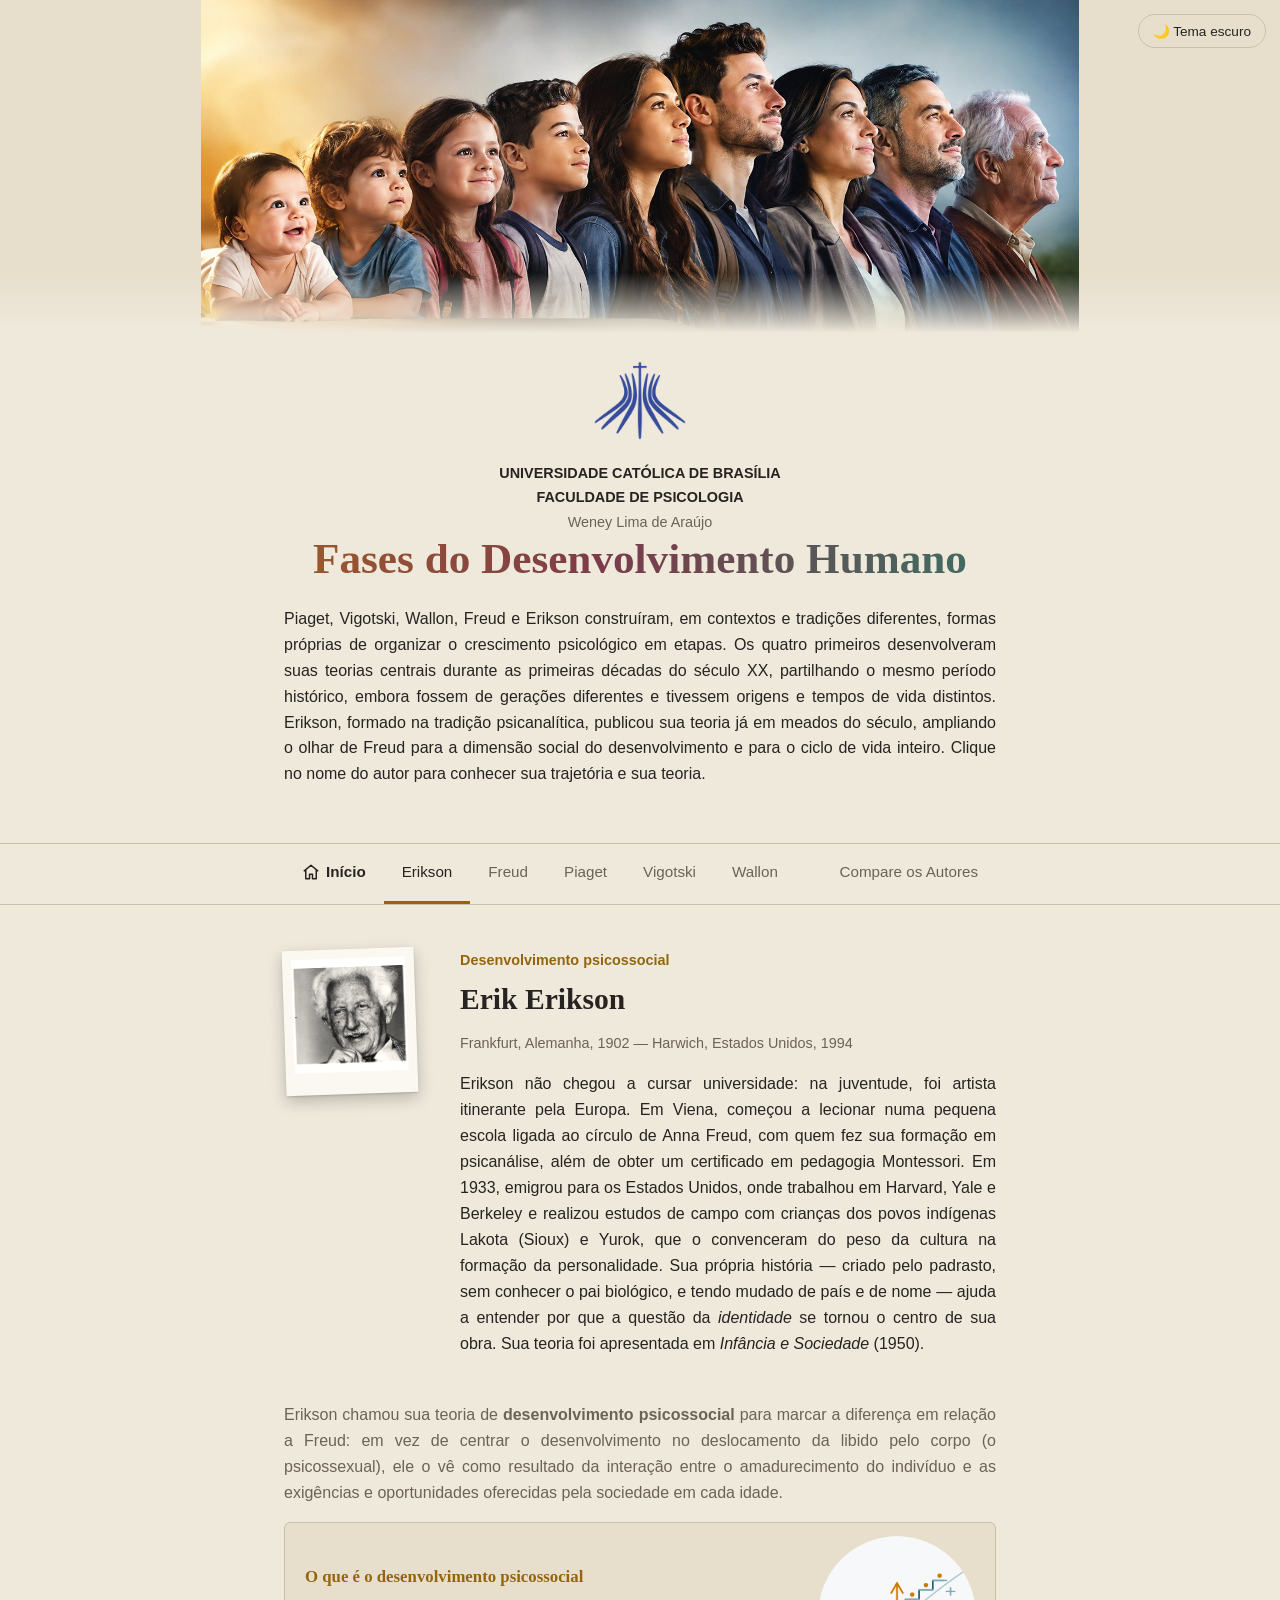
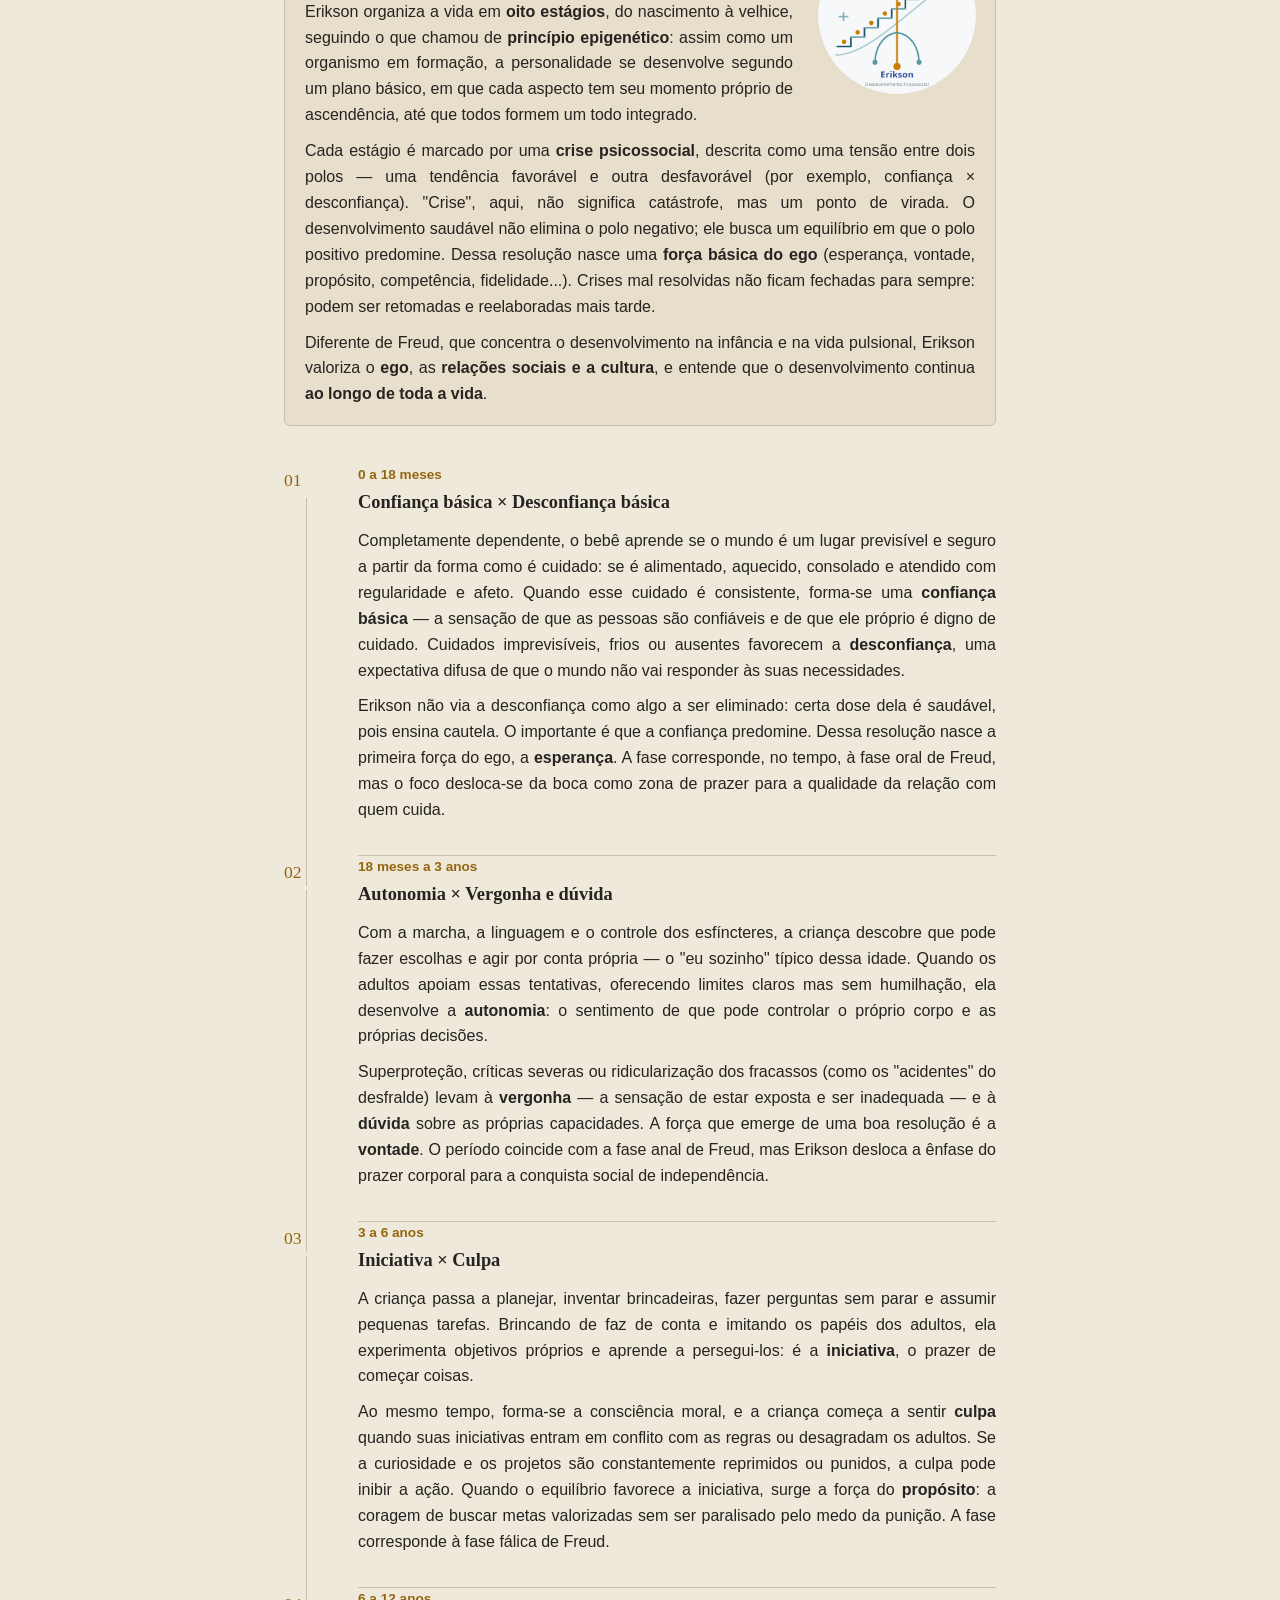
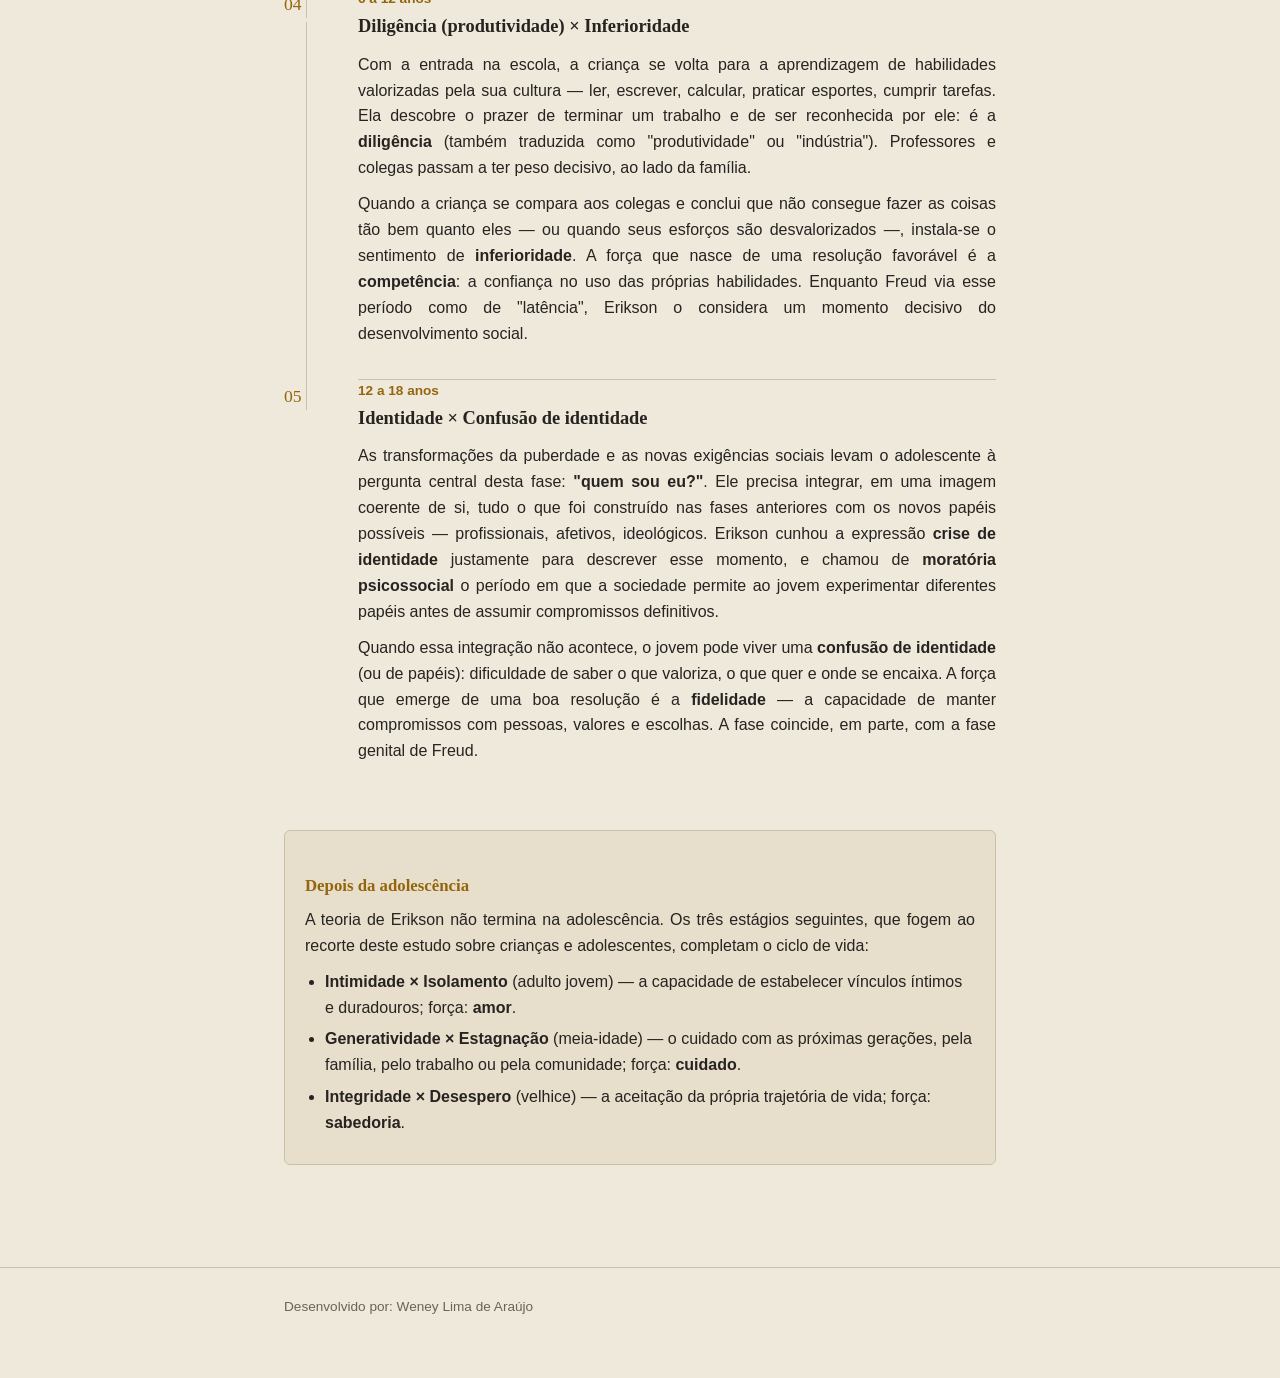
==== commit 6c01162c: "Add files via upload" ====
--- a/index.html
+++ b/index.html
@@ -54,20 +54,20 @@
   </div>
 </header>
 
-<input type="radio" name="tab" id="t-piaget" checked>
+<input type="radio" name="tab" id="t-erikson" checked>
+<input type="radio" name="tab" id="t-freud">
+<input type="radio" name="tab" id="t-piaget">
 <input type="radio" name="tab" id="t-vigotski">
 <input type="radio" name="tab" id="t-wallon">
-<input type="radio" name="tab" id="t-freud">
-<input type="radio" name="tab" id="t-erikson">
 
 <nav class="tabs">
   <div class="wrap">
     <a class="tab-home" href="index.html" title="Página inicial" aria-label="Página inicial"><svg viewBox="0 0 24 24" width="18" height="18" aria-hidden="true" fill="none" stroke="currentColor" stroke-width="2" stroke-linecap="round" stroke-linejoin="round"><path d="M3 10.5 12 3l9 7.5"/><path d="M5 9.5V21h5v-6h4v6h5V9.5"/></svg><span>Início</span></a>
+    <label for="t-erikson">Erikson</label>
+    <label for="t-freud">Freud</label>
     <label for="t-piaget">Piaget</label>
     <label for="t-vigotski">Vigotski</label>
     <label for="t-wallon">Wallon</label>
-    <label for="t-freud">Freud</label>
-    <label for="t-erikson">Erikson</label>
     <a class="tab-link" href="comparacao.html">Compare os Autores</a>
   </div>
 </nav>
